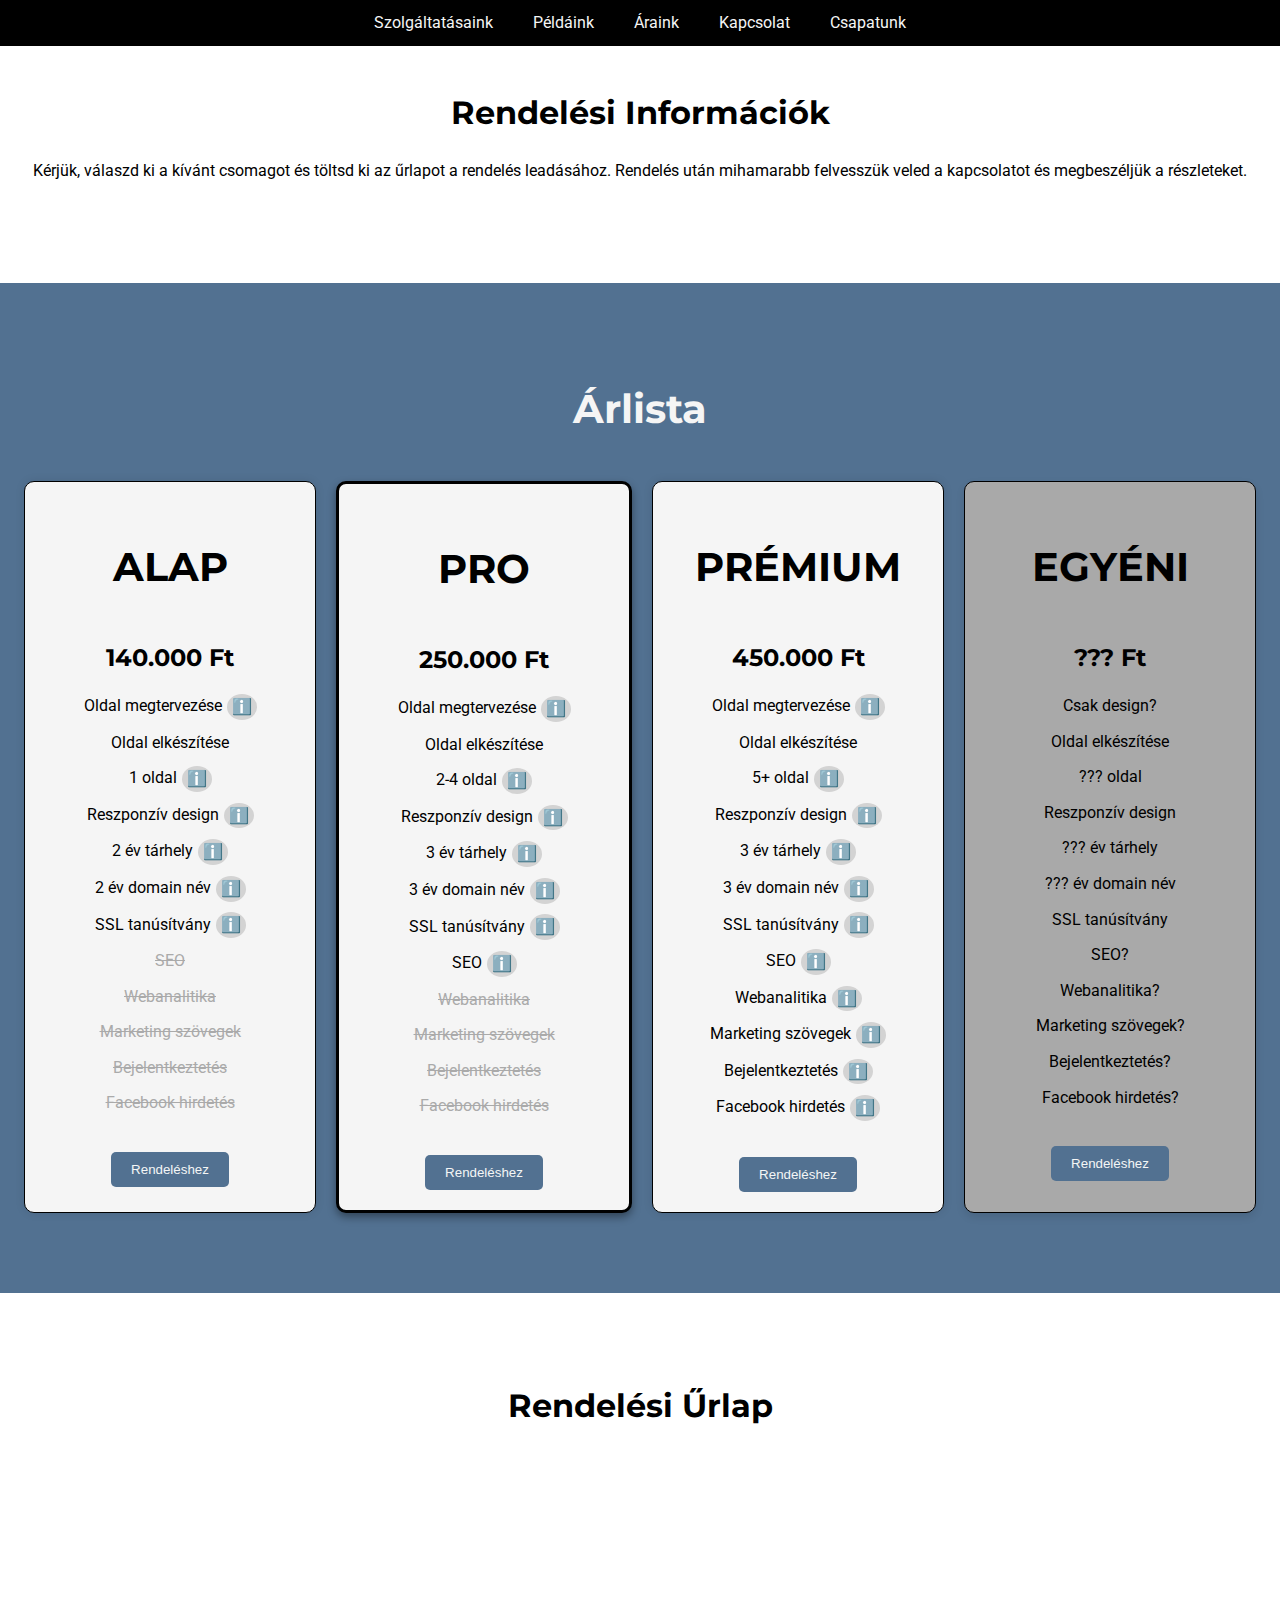
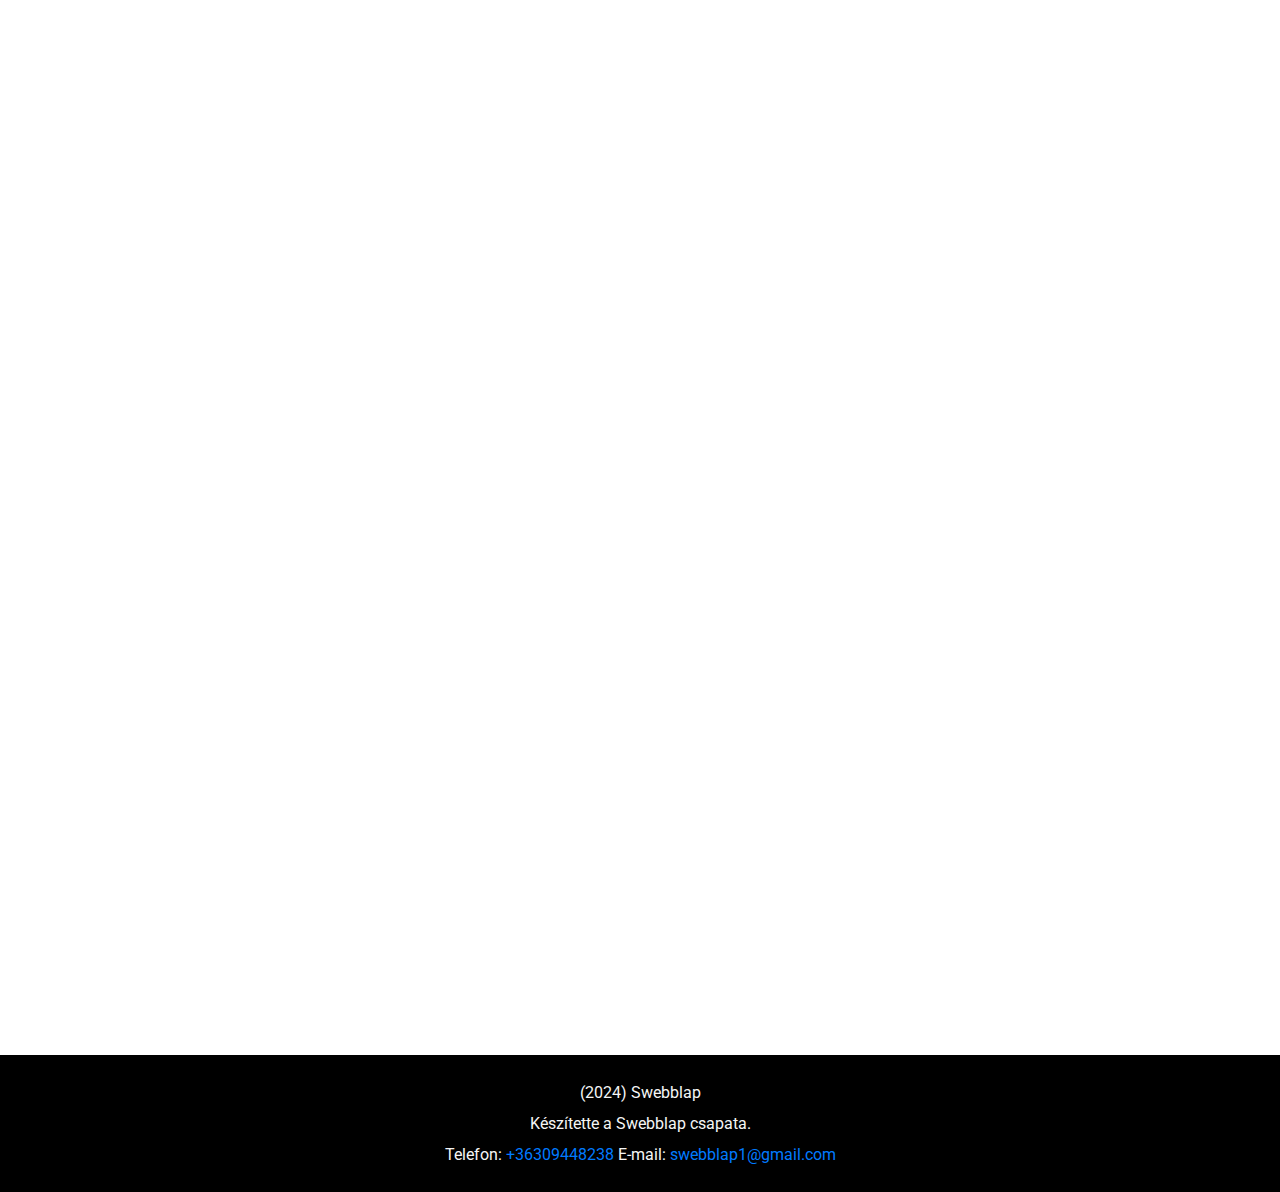
==== Swebb_oldal/rendeles/rendeles.html @ abc52f45 "swebb oldal alap" ====
<!DOCTYPE html>
<html lang="hu">
<head>
    <meta charset="UTF-8">
    <meta name="viewport" content="width=device-width, initial-scale=1.0">
    <meta name="description" content="Rendeld meg az igényeidre alakított weboldalad a Swebblapnál!">
    <meta name="keywords" content="webfejlesztés, web design, SEO, responsive design, Budapest, Hungary, Magyarország, magyar,  small business websites, kisvállalkozásoknak">
    <meta name="author" content="Swebblap">
    <title>Rendelés</title>
    <link href="https://fonts.googleapis.com/css2?family=Roboto:wght@400;700&family=Montserrat:wght@700&display=swap" rel="stylesheet">
    <link rel="stylesheet" href="rendeles.css">
</head>
<body>

    <nav class="navbar">
        <input type="checkbox" id="menu-toggle">
        <label for="menu-toggle" class="menu-icon">&#9776;</label>
        <ul>
            <li><a href="../index.html">Szolgáltatásaink</a></li>
            <li><a href="#portfolio">Példáink</a></li>
            <li><a href="#pricing">Áraink</a></li>
            <li><a href="#contact">Kapcsolat</a></li>
            <li><a href="#developers">Csapatunk</a></li>
        </ul>
    </nav>

    <section id="info-section">
        <h2>Rendelési Információk</h2>
        <p>Kérjük, válaszd ki a kívánt csomagot és töltsd ki az űrlapot a rendelés leadásához. Rendelés után mihamarabb felvesszük veled a kapcsolatot és megbeszéljük a részleteket.</p>
    </section>
    
    <section id="pricing" class="pricing-table">
        <h2>Árlista</h2>
        <div class="pricing-options">
            <div class="pricing-card">
                <h2>ALAP</h2>
                <h3>140.000 Ft</h3>
                <ul>
                    <li class="tooltip">Oldal megtervezése<span class="tooltiptext">Felmért igényeid alapján megtervezünk egy oldal alapszerkezetet.</span><span class="info-icon">ℹ️</span></li>
                    <li>Oldal elkészítése</li>
                    <li class="tooltip">1 oldal<span class="tooltiptext">Megjelenített oldalak száma. 1 oldalas például ez az oldalunk is amin éppen vagy. Több oldalra akkor lehet szükség, ha szeretnéd elkülöníteni az oldalad tartalmát több aloldalra.</span><span class="info-icon">ℹ️</span></li>
                    <li class="tooltip">Reszponzív design<span class="tooltiptext">Az oldal számítógépen, tableten és telefonon is szépen jelenik meg.</span><span class="info-icon">ℹ️</span></li>
                    <li class="tooltip">2 év tárhely<span class="tooltiptext">A weboldal bizonyos mértékű helyet igényel az interneten, ez pedig csak bérelhető. Az ár tartalmazza ennyi időre a bérlési költséget. Lejárat után lehetőség van meghosszabbíttatni, vagy átvenni tőlünk a bérlést.</span><span class="info-icon">ℹ️</span></li>
                    <li class="tooltip">2 év domain név<span class="tooltiptext">Domain név alatt a weboldal nevét értjük (swebblap.hu), ez pedig csak bérelhető. Az ár tartalmazza ennyi időre a bérlési költséget. Lejárat után lehetőség van meghosszabbíttatni, vagy átvenni tőlünk a bérlést.</span><span class="info-icon">ℹ️</span></li>
                    <li class="tooltip">SSL tanúsítvány<span class="tooltiptext">Oldalad teljes biztonságot élvez. A keresősáv mellett balra található kis lakat ikon biztosítja az oldalad látogatóit, hogy semmi kártékony nem található az oldalon, és az ott található adatok is biztonságban leszek.</span><span class="info-icon">ℹ️</span></li>
                    <li class="strikethrough">SEO</li>
                    <li class="strikethrough">Webanalitika</li>
                    <li class="strikethrough">Marketing szövegek</li>
                    <li class="strikethrough">Bejelentkeztetés</li>
                    <li class="strikethrough">Facebook hirdetés</li>
                </ul>
                <a href="rendeles/rendeles.html"><button>Rendeléshez</button></a>
            </div>
            <div class="pricing-card highlight">
                <h2>PRO</h2>
                <h3>250.000 Ft</h3>
                <ul>
                    <li class="tooltip">Oldal megtervezése<span class="tooltiptext">Felmért igényeid alapján megtervezünk egy oldal alapszerkezetet.</span><span class="info-icon">ℹ️</span></li>
                    <li>Oldal elkészítése</li>
                    <li class="tooltip">2-4 oldal<span class="tooltiptext">Megjelenített oldalak száma. 1 oldalas például ez az oldalunk is amin éppen vagy. Több oldalra akkor lehet szükség, ha szeretnéd elkülöníteni az oldalad tartalmát több aloldalra.</span><span class="info-icon">ℹ️</span></li>
                    <li class="tooltip">Reszponzív design<span class="tooltiptext">Az oldal számítógépen, tableten és telefonon is szépen jelenik meg.</span><span class="info-icon">ℹ️</span></li>
                    <li class="tooltip">3 év tárhely<span class="tooltiptext">A weboldal bizonyos mértékű helyet igényel az interneten, ez pedig csak bérelhető. Az ár tartalmazza ennyi időre a bérlési költséget. Lejárat után lehetőség van meghosszabbíttatni, vagy átvenni tőlünk a bérlést.</span><span class="info-icon">ℹ️</span></li>
                    <li class="tooltip">3 év domain név<span class="tooltiptext">Domain név alatt a weboldal nevét értjük (swebblap.hu), ez pedig csak bérelhető. Az ár tartalmazza ennyi időre a bérlési költséget. Lejárat után lehetőség van meghosszabbíttatni, vagy átvenni tőlünk a bérlést.</span><span class="info-icon">ℹ️</span></li>
                    <li class="tooltip">SSL tanúsítvány<span class="tooltiptext">Oldalad teljes biztonságot élvez. A keresősáv mellett balra található kis lakat ikon biztosítja az oldalad látogatóit, hogy semmi kártékony nem található az oldalon, és az ott található adatok is biztonságban leszek.</span><span class="info-icon">ℹ️</span></li>
                    <li class="tooltip">SEO<span class="tooltiptext">(Search Engine Optimization), avagy annak a varázslata, hogyan bukkan fel kereséskor sokkal nagyobb eséllyel az oldalad a keresési találatok első oldalán.</span><span class="info-icon">ℹ️</span></li>
                    <li class="strikethrough">Webanalitika</li>
                    <li class="strikethrough">Marketing szövegek</li>
                    <li class="strikethrough">Bejelentkeztetés</li>
                    <li class="strikethrough">Facebook hirdetés</li>
                </ul>
                <a href="rendeles/rendeles.html"><button>Rendeléshez</button></a>
            </div>
            <div class="pricing-card">
                <h2>PRÉMIUM</h2>
                <h3>450.000 Ft</h3>
                <ul>
                    <li class="tooltip">Oldal megtervezése<span class="tooltiptext">Felmért igényeid alapján megtervezünk egy oldal alapszerkezetet.</span><span class="info-icon">ℹ️</span></li>
                    <li>Oldal elkészítése</li>
                    <li class="tooltip">5+ oldal<span class="tooltiptext">Megjelenített oldalak száma. 1 oldalas például ez az oldalunk is amin éppen vagy. Több oldalra akkor lehet szükség, ha szeretnéd elkülöníteni az oldalad tartalmát több aloldalra.</span><span class="info-icon">ℹ️</span></li>
                    <li class="tooltip">Reszponzív design<span class="tooltiptext">Az oldal számítógépen, tableten és telefonon is szépen jelenik meg.</span><span class="info-icon">ℹ️</span></li>
                    <li class="tooltip">3 év tárhely<span class="tooltiptext">A weboldal bizonyos mértékű helyet igényel az interneten, ez pedig csak bérelhető. Az ár tartalmazza ennyi időre a bérlési költséget. Lejárat után lehetőség van meghosszabbíttatni, vagy átvenni tőlünk a bérlést.</span><span class="info-icon">ℹ️</span></li>
                    <li class="tooltip">3 év domain név<span class="tooltiptext">Domain név alatt a weboldal nevét értjük (swebblap.hu), ez pedig csak bérelhető. Az ár tartalmazza ennyi időre a bérlési költséget. Lejárat után lehetőség van meghosszabbíttatni, vagy átvenni tőlünk a bérlést.</span><span class="info-icon">ℹ️</span></li>
                    <li class="tooltip">SSL tanúsítvány<span class="tooltiptext">Oldalad teljes biztonságot élvez. A keresősáv mellett balra található kis lakat ikon biztosítja az oldalad látogatóit, hogy semmi kártékony nem található az oldalon, és az ott található adatok is biztonságban leszek.</span><span class="info-icon">ℹ️</span></li>
                    <li class="tooltip">SEO<span class="tooltiptext">(Search Engine Optimization), avagy annak a varázslata, hogyan bukkan fel kereséskor sokkal nagyobb eséllyel az oldalad a keresési találatok első oldalán.</span><span class="info-icon">ℹ️</span></li>
                    <li class="tooltip">Webanalitika<span class="tooltiptext">Webanalitika alatt annyit értünk, hogy lehetőséget adunk az oldalad figyelemmel kísérni, legyen az napi látogatottság vagy oldalon töltött idő.</span><span class="info-icon">ℹ️</span></li>
                    <li class="tooltip">Marketing szövegek<span class="tooltiptext">Az oldaladhoz tartozó marketing szövegeket teljes mértékben ránk tudod bízni, amennyiben igényt tartasz rá. Megírunk mindent, figyelve a mai marketing normákra.</span><span class="info-icon">ℹ️</span></li>
                    <li class="tooltip">Bejelentkeztetés<span class="tooltiptext">Nagyobb oldalaknál előfordul, hogy szeretne az ember felhasználói fiókokat alkalmazni. Az ehhez tartozó háttér munkákat nyugodtan ránk bízhatod, megírjuk az adatbázist és az egész regisztráció / bejelentkezés folyamatot.</span><span class="info-icon">ℹ️</span></li>
                    <li class="tooltip">Facebook hirdetés<span class="tooltiptext">Facebook hirdetések nagyot dobhatnak egy weboldal látogatottságán. Az ár tartalmazza egy adott ideig a hirdetés költségeit. Rendeléskor részletesebb tájékoztatást olvashatsz arról, hogyan számoljuk a költségeket.</span><span class="info-icon">ℹ️</span></li>
                </ul>
                <a href="rendeles/rendeles.html"><button>Rendeléshez</button></a>
            </div>
            <div class="pricing-card custom">
                <h2>EGYÉNI</h2>
                <h3>??? Ft</h3>
                <ul>
                    <li>Csak design?</li>
                    <li>Oldal elkészítése</li>
                    <li>??? oldal</li>
                    <li>Reszponzív design</li>
                    <li>??? év tárhely</li>
                    <li>??? év domain név</li>
                    <li>SSL tanúsítvány</li>
                    <li>SEO?</li>
                    <li>Webanalitika?</li>
                    <li>Marketing szövegek?</li>
                    <li>Bejelentkeztetés?</li>
                    <li>Facebook hirdetés?</li>
                </ul>
                <a href="rendeles/rendeles.html"><button>Rendeléshez</button></a>
            </div>
        </div>
    </section>

    <section id="form-section">
        <h2>Rendelési Űrlap</h2>
        <iframe src="https://docs.google.com/forms/d/e/1FAIpQLScgOyG2Ohr7Z6qD08bPWVXHf9tgVirsuWUGto-BPrVVcyfeaA/viewform?embedded=true" width="640" height="1137" frameborder="0" marginheight="0" marginwidth="0">Betöltés...</iframe>
    </section>

    <footer>
        <p>(2024) Swebblap</p>
        <p>Készítette a Swebblap csapata.</p>
        <p>Telefon: <a href="tel:+36309448238">+36309448238</a>
            E-mail: <a href="mailto:swebblap1@gmail.com">swebblap1@gmail.com</a>
        </p>
    </footer>

</body>
</html>
---- Swebb_oldal/rendeles/rendeles.css ----
/* General Styles */
body, html {
    margin: 0;
    padding: 0;
    font-family: 'Roboto', sans-serif;
    line-height: 1.6;
    overflow-x: hidden;
}
h1, h2, h3 {
    font-family: 'Montserrat', sans-serif;
    font-weight: bold;
}

h1 {
    font-size: 2.5em;
    text-align: center;
}

h2 {
    font-size: 2em;
    text-align: center;
}

h3 {
    font-size: 1.5em;
}

h4 {
    font-size: 1.2em;
    margin: 10px 0;
}
/* Navbar Styles */
#menu-toggle {
    display: none;
}
.menu-icon {
    display: none;
    font-size: 30px;
    cursor: pointer;
    color: whitesmoke;
    padding: 10px;
}
.navbar {
    position: fixed;
    top: 0;
    width: 100%;
    background: black;
    color: whitesmoke;
    text-align: center;
    padding: 10px 0;
    z-index: 1000;
}

.navbar ul {
    list-style: none;
    margin: 0;
    padding: 0;
    display: flex;
    justify-content: center;
    gap: 20px;
}

.navbar ul li {
    display: inline;
}

.navbar ul li a {
    color: whitesmoke;
    text-decoration: none;
    padding: 10px;
    transition: background 0.3s ease;
}

.navbar ul li a:hover {
    background: rgba(255, 255, 255, 0.2);
}

@media (max-width: 768px) {
    .menu-icon {
        display: block;
    }
    .navbar ul {
        flex-direction: column;
        align-items: center;
        display: none;
        width: 100%;
        opacity: 0;
        max-height: 0;
        overflow: hidden;
        transition: opacity 0.5s ease, max-height 0.5s ease;
    }
    .navbar ul li {
        display: block;
        margin: 10px 0;
        padding: 10px 0;
    }
    #menu-toggle:checked + .menu-icon + ul {
        display: flex;
        opacity: 1;
        max-height: 500px;
    }
}

@media (min-width: 769px) {
    .navbar ul {
        display: flex !important;
        flex-direction: row;
        opacity: 1 !important;
        max-height: none !important;
    }
}

@keyframes slideDown {
    from {
        max-height: 0;
        opacity: 0;
    }
    to {
        max-height: 500px;
        opacity: 1;
    }
}

@keyframes slideUp {
    from {
        max-height: 500px;
        opacity: 1;
    }
    to {
        max-height: 0;
        opacity: 0;
    }
}

#menu-toggle:checked + .menu-icon + ul {
    animation: slideDown 0.5s forwards;
}

#menu-toggle:not(:checked) + .menu-icon + ul {
    animation: slideUp 0.5s forwards;
}
                                                                /*Order styles*/
/* Pricing Table Section */
.pricing-table {
    text-align: center;
    padding: 60px 20px;
    background-color: #527191;
}

.pricing-table h2 {
    font-size: 2.5em;
    margin-bottom: 40px;
    color: whitesmoke;
}

.pricing-options {
    display: flex;
    justify-content: center;
    gap: 20px;
    flex-wrap: wrap;
}

.pricing-card {
    background: whitesmoke;
    padding: 20px;
    border: 1px solid black;
    width: 250px;
    box-shadow: 0 0 10px rgba(0, 0, 0, 0.1);
    border-radius: 10px;
    margin-bottom: 20px;
    color: #527191;
}

.pricing-card h2{
    color: black;
}

.pricing-card h3 {
    font-size: 1.5em;
    margin-bottom: 10px;
    color: black;
}

.pricing-card h4 {
    font-size: 2em;
    margin: 10px 0;
    color: #527191;
}

.pricing-card ul {
    list-style: none;
    padding: 0;
}

.pricing-card ul li {
    margin: 10px 0;
    color: black;
}

.pricing-card ul li.strikethrough {
    text-decoration: line-through;
    color: #aaa;
}

.pricing-card button {
    background-color: #527191;
    color: #F4F6F6;
    border: none;
    padding: 10px 20px;
    border-radius: 5px;
    cursor: pointer;
    margin-top: 20px;
}

.pricing-card button:hover {
    background-color: lightslategray;
    color: black;
}

.pricing-card.highlight {
    border: 3px solid black;
    box-shadow: 0 4px 8px rgba(0, 0, 0, 0.4);
}

.pricing-card.custom {
    background-color: darkgrey;
    border: 1px solid black;
    box-shadow: 0 4px 8px rgba(0, 0, 0, 0.1);
    color: whitesmoke;
}

@media (max-width: 768px) {
    .pricing-options {
        flex-direction: row;
        flex-wrap: wrap;
        justify-content: center;
    }
    .pricing-card {
        width: calc(50% - 10px);
        margin-bottom: 20px;
    }
}

@media (max-width: 480px) {
    .pricing-card {
        width: 100%;
    }
}

@media (max-width: 375px) {
    .pricing-card {
        width: 100%;
        margin-bottom: 20px;
    }
}

/* Tooltip container */
.tooltip {
    position: relative;
    display: block;
    cursor: pointer;
}

/* Tooltip text */
.tooltip .tooltiptext {
    visibility: hidden;
    width: 200px;
    background-color: #555;
    color: whitesmoke;
    text-align: center;
    border-radius: 5px;
    padding: 5px 5px;
    position: absolute;
    z-index: 1;
    bottom: 125%;
    left: 50%;
    margin-left: -100px;
    opacity: 0;
    transition: opacity 0.3s;
}

/* Tooltip arrow */
.tooltip .tooltiptext::after {
    content: "";
    position: absolute;
    top: 100%;
    left: 50%;
    margin-left: -5px;
    border-width: 5px;
    border-style: solid;
    border-color: #555 transparent transparent transparent;
}

/* Show the tooltip text when hovering over the tooltip container */
.tooltip:hover .tooltiptext {
    visibility: visible;
    opacity: 1;
}

.info-icon {
    margin-left: 5px;
    font-size: 1.0em;
    display: inline-block;
    vertical-align: middle;
    font-weight: bold;
    color: #555;
    background-color: lightgray;
    border-radius: 50%;
    padding-left: 5px;
    padding-right: 5px;
}

.tooltip:hover .info-icon {
    color: #000;
}
                                                                /*Info*/
#info-section, #form-section {
    padding: 60px 20px;
    text-align: center;
}

#info-section h2, #form-section h2 {
    margin-bottom: 20px;
}

#info-section p {
    margin-bottom: 40px;
}

/* Responsive Styles */
@media (max-width: 768px) {
    iframe {
        width: 100%;
        height: 600px;
    }

    #info-section p, #form-section p {
        padding: 0 10px;
    }
}

@media (max-width: 480px) {
    iframe {
        width: 100%;
        height: 500px;
    }

    #info-section p, #form-section p {
        padding: 0 5px;
    }
}
                                                                /*Footer*/
footer {
    background: black;
    color: whitesmoke;
    text-align: center;
    padding: 20px 0;
    bottom: 0;
    width: 100%;
}

footer p {
    margin: 5px 0;
}

footer a {
    color: #007BFF;
    text-decoration: none;
    transition: color 0.3s ease;
}

footer a:hover {
    color: #0056b3;
    text-decoration: underline;
}
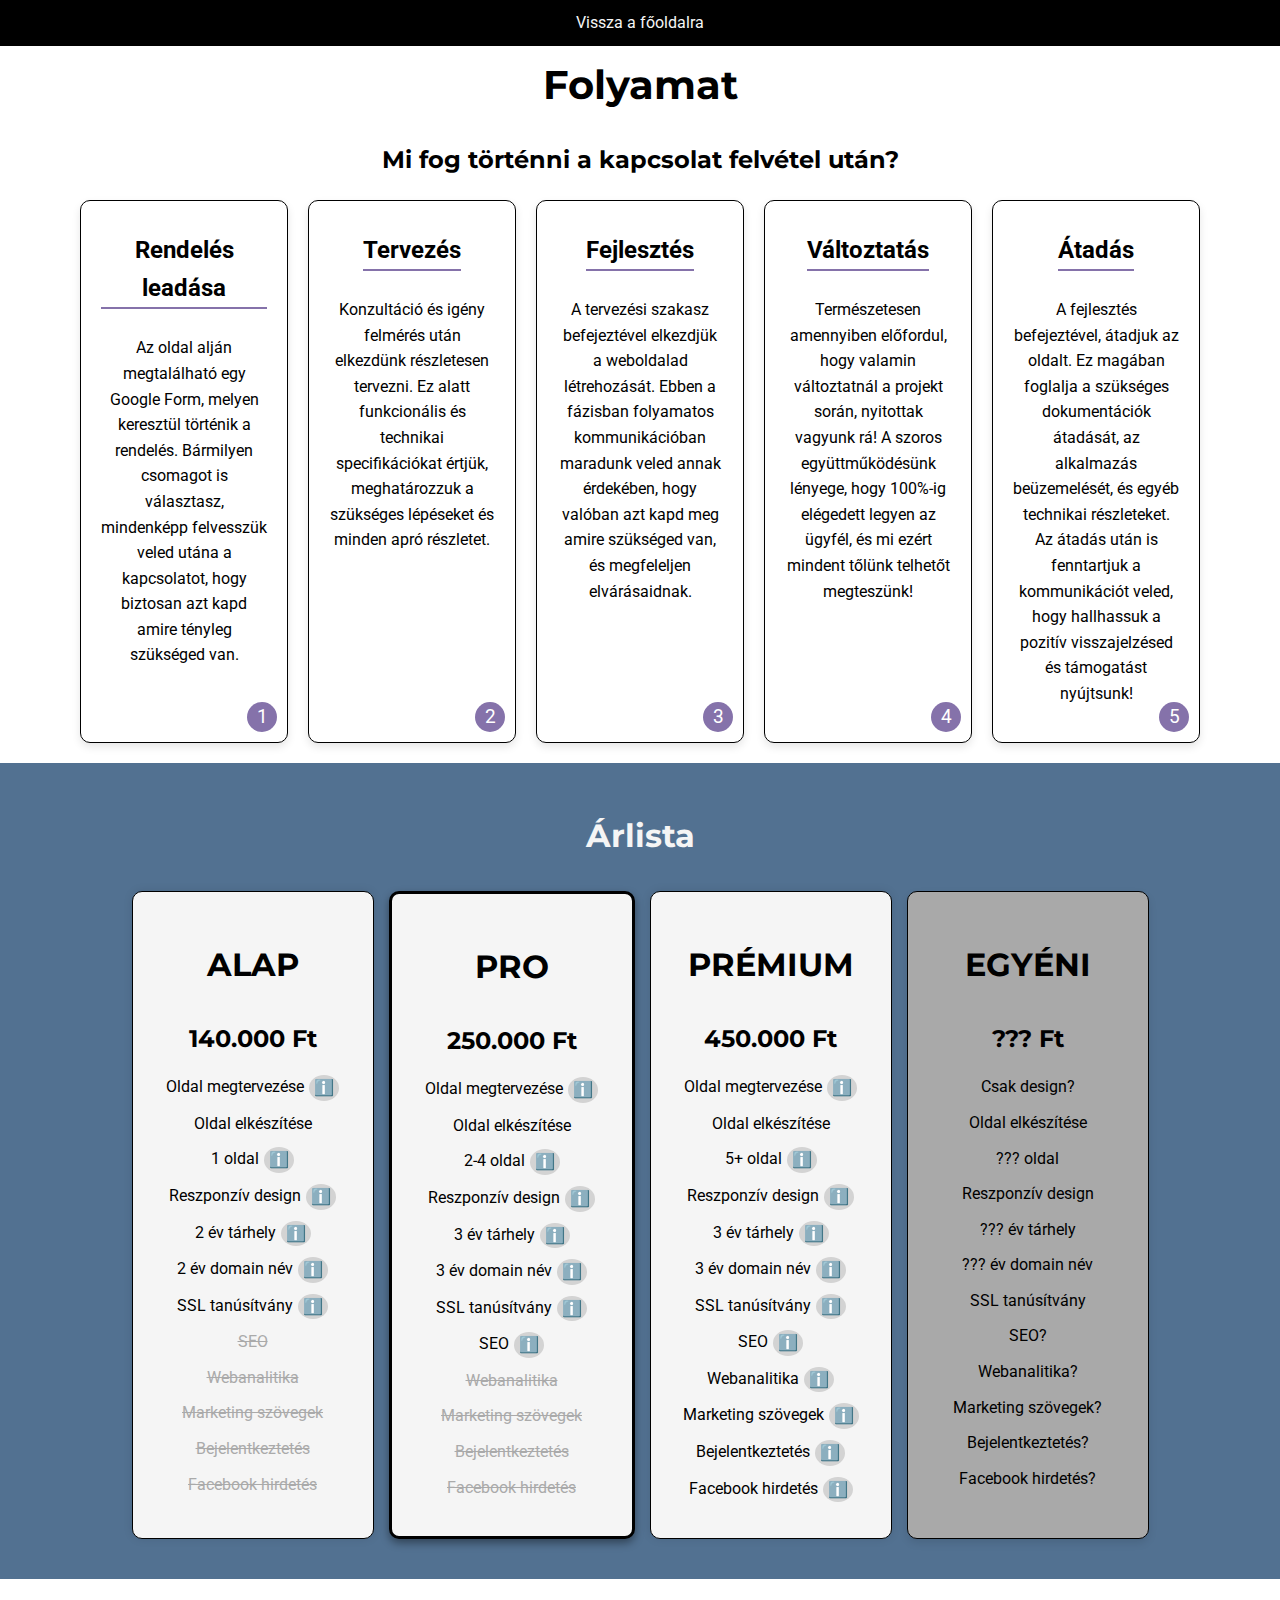
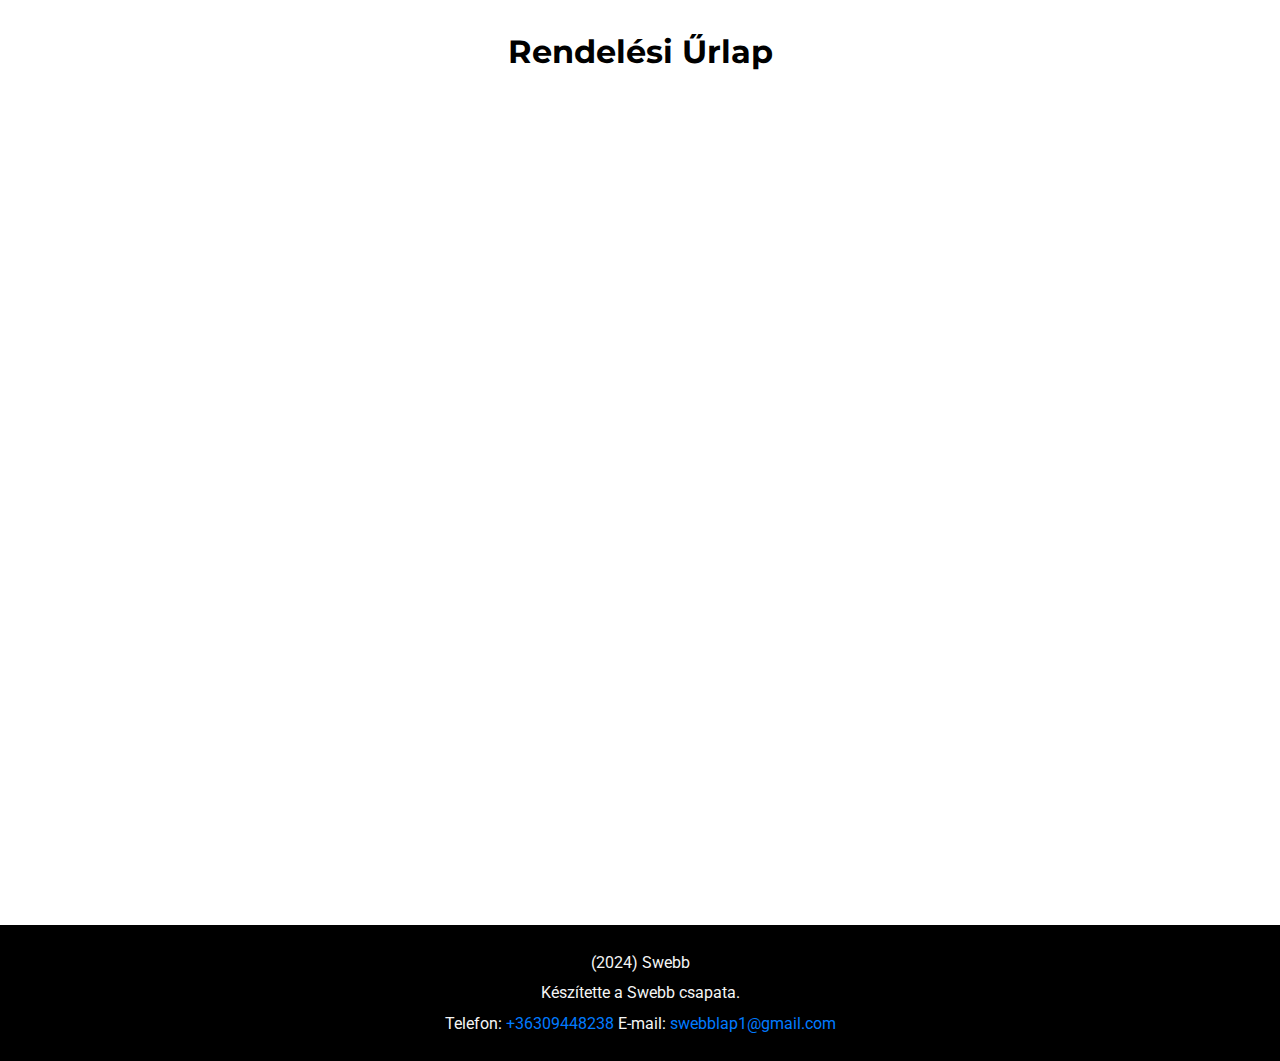
==== commit a64f77d1: "nav change, 5 steps, google form fix" ====
--- a/Swebb_oldal/rendeles/rendeles.html
+++ b/Swebb_oldal/rendeles/rendeles.html
@@ -16,17 +16,40 @@
         <input type="checkbox" id="menu-toggle">
         <label for="menu-toggle" class="menu-icon">&#9776;</label>
         <ul>
-            <li><a href="../index.html">Szolgáltatásaink</a></li>
-            <li><a href="#portfolio">Példáink</a></li>
-            <li><a href="#pricing">Áraink</a></li>
-            <li><a href="#contact">Kapcsolat</a></li>
-            <li><a href="#developers">Csapatunk</a></li>
+            <li><a href="../index.html">Vissza a főoldalra</a></li>
         </ul>
     </nav>
 
-    <section id="info-section">
-        <h2>Rendelési Információk</h2>
-        <p>Kérjük, válaszd ki a kívánt csomagot és töltsd ki az űrlapot a rendelés leadásához. Rendelés után mihamarabb felvesszük veled a kapcsolatot és megbeszéljük a részleteket.</p>
+    <section class="steps-section">
+        <h2>Folyamat</h2>
+        <h3>Mi fog történni a kapcsolat felvétel után?</h3>
+        <div class="steps-container">
+            <div class="step-card">
+                <h4>Rendelés leadása</h4>
+                <p>Az oldal alján megtalálható egy Google Form, melyen keresztül történik a rendelés. Bármilyen csomagot is választasz, mindenképp felvesszük veled utána a kapcsolatot, hogy biztosan azt kapd amire tényleg szükséged van.</p>
+                <div class="step-number">1</div>
+            </div>
+            <div class="step-card">
+                <h4>Tervezés</h4>
+                <p>Konzultáció és igény felmérés után elkezdünk részletesen tervezni. Ez alatt funkcionális és technikai specifikációkat értjük, meghatározzuk a szükséges lépéseket és minden apró részletet.</p>
+                <div class="step-number">2</div>
+            </div>
+            <div class="step-card">
+                <h4>Fejlesztés</h4>
+                <p>A tervezési szakasz befejeztével elkezdjük a weboldalad létrehozását.  Ebben a fázisban folyamatos kommunikációban maradunk veled annak érdekében, hogy valóban azt kapd meg amire szükséged van, és megfeleljen elvárásaidnak.</p>
+                <div class="step-number">3</div>
+            </div>
+            <div class="step-card">
+                <h4>Változtatás</h4>
+                <p>Természetesen amennyiben előfordul, hogy valamin változtatnál a projekt során, nyitottak vagyunk rá! A szoros együttműködésünk lényege, hogy 100%-ig elégedett legyen az ügyfél, és mi ezért mindent tőlünk telhetőt megteszünk!</p>
+                <div class="step-number">4</div>
+            </div>
+            <div class="step-card">
+                <h4>Átadás</h4>
+                <p>A fejlesztés befejeztével, átadjuk az oldalt. Ez magában foglalja a szükséges dokumentációk átadását, az alkalmazás beüzemelését, és egyéb technikai részleteket. Az átadás után is fenntartjuk a kommunikációt veled, hogy hallhassuk a pozitív visszajelzésed és támogatást nyújtsunk!</p>
+                <div class="step-number">5</div>
+            </div>
+        </div>
     </section>
     
     <section id="pricing" class="pricing-table">
@@ -49,7 +72,6 @@
                     <li class="strikethrough">Bejelentkeztetés</li>
                     <li class="strikethrough">Facebook hirdetés</li>
                 </ul>
-                <a href="rendeles/rendeles.html"><button>Rendeléshez</button></a>
             </div>
             <div class="pricing-card highlight">
                 <h2>PRO</h2>
@@ -68,7 +90,6 @@
                     <li class="strikethrough">Bejelentkeztetés</li>
                     <li class="strikethrough">Facebook hirdetés</li>
                 </ul>
-                <a href="rendeles/rendeles.html"><button>Rendeléshez</button></a>
             </div>
             <div class="pricing-card">
                 <h2>PRÉMIUM</h2>
@@ -87,7 +108,6 @@
                     <li class="tooltip">Bejelentkeztetés<span class="tooltiptext">Nagyobb oldalaknál előfordul, hogy szeretne az ember felhasználói fiókokat alkalmazni. Az ehhez tartozó háttér munkákat nyugodtan ránk bízhatod, megírjuk az adatbázist és az egész regisztráció / bejelentkezés folyamatot.</span><span class="info-icon">ℹ️</span></li>
                     <li class="tooltip">Facebook hirdetés<span class="tooltiptext">Facebook hirdetések nagyot dobhatnak egy weboldal látogatottságán. Az ár tartalmazza egy adott ideig a hirdetés költségeit. Rendeléskor részletesebb tájékoztatást olvashatsz arról, hogyan számoljuk a költségeket.</span><span class="info-icon">ℹ️</span></li>
                 </ul>
-                <a href="rendeles/rendeles.html"><button>Rendeléshez</button></a>
             </div>
             <div class="pricing-card custom">
                 <h2>EGYÉNI</h2>
@@ -106,19 +126,20 @@
                     <li>Bejelentkeztetés?</li>
                     <li>Facebook hirdetés?</li>
                 </ul>
-                <a href="rendeles/rendeles.html"><button>Rendeléshez</button></a>
             </div>
         </div>
     </section>
 
     <section id="form-section">
+        <div class="form-container">
         <h2>Rendelési Űrlap</h2>
-        <iframe src="https://docs.google.com/forms/d/e/1FAIpQLScgOyG2Ohr7Z6qD08bPWVXHf9tgVirsuWUGto-BPrVVcyfeaA/viewform?embedded=true" width="640" height="1137" frameborder="0" marginheight="0" marginwidth="0">Betöltés...</iframe>
+        <iframe src="https://docs.google.com/forms/d/e/1FAIpQLScgOyG2Ohr7Z6qD08bPWVXHf9tgVirsuWUGto-BPrVVcyfeaA/viewform?embedded=true" height="1137" frameborder="0" marginheight="0" marginwidth="0">Betöltés...</iframe>
+        </div>
     </section>
 
     <footer>
-        <p>(2024) Swebblap</p>
-        <p>Készítette a Swebblap csapata.</p>
+        <p>(2024) Swebb</p>
+        <p>Készítette a Swebb csapata.</p>
         <p>Telefon: <a href="tel:+36309448238">+36309448238</a>
             E-mail: <a href="mailto:swebblap1@gmail.com">swebblap1@gmail.com</a>
         </p>
--- a/Swebb_oldal/rendeles/rendeles.css
+++ b/Swebb_oldal/rendeles/rendeles.css
@@ -139,24 +139,104 @@
 #menu-toggle:not(:checked) + .menu-icon + ul {
     animation: slideUp 0.5s forwards;
 }
-                                                                /*Order styles*/
-/* Pricing Table Section */
+                                                            /*Steps section*/
+.steps-section {
+    text-align: center;
+    padding: 20px 20px;
+}
+
+.steps-section h2 {
+    font-size: 2.5em;
+    margin-bottom: 10px;
+}
+
+.steps-section h3 {
+    font-size: 1.5em;
+    margin-bottom: 20px;
+}
+
+.steps-container {
+    display: flex;
+    justify-content: center;
+    flex-wrap: wrap;
+    gap: 20px;
+}
+
+.step-card {
+    background: white;
+    color: black;
+    padding: 20px;
+    border: #000 solid 1px;
+    border-radius: 10px;
+    width: calc(20% - 40px);
+    box-sizing: border-box;
+    box-shadow: 0 4px 8px rgba(0, 0, 0, 0.1);
+    position: relative;
+    text-align: center;
+    transition: transform 0.3s, box-shadow 0.3s;
+}
+
+.step-card:hover {
+    transform: translateY(-10px);
+    box-shadow: 0 8px 16px rgba(0, 0, 0, 0.2);
+}
+
+.step-card h4 {
+    font-size: 1.5em;
+    margin-bottom: 10px;
+    border-bottom: 2px solid #8572AA;
+    display: inline-block;
+}
+
+.step-card p {
+    font-size: 1em;
+}
+
+.step-number {
+    position: absolute;
+    bottom: 10px;
+    right: 10px;
+    background-color: #8572AA;
+    color: white;
+    border-radius: 50%;
+    width: 30px;
+    height: 30px;
+    display: flex;
+    justify-content: center;
+    align-items: center;
+    font-size: 1.2em;
+}
+
+/* Media query for small screens (e.g., tablets) */
+@media (max-width: 768px) {
+    .step-card {
+        width: calc(45% - 40px);
+    }
+}
+
+/* Media query for very small screens (e.g., phones) */
+@media (max-width: 480px) {
+    .step-card {
+        width: calc(90% - 40px);
+    }
+}
+                                                            /* Pricing Table Section */
 .pricing-table {
     text-align: center;
-    padding: 60px 20px;
+    padding: 20px 20px;
     background-color: #527191;
 }
 
 .pricing-table h2 {
-    font-size: 2.5em;
-    margin-bottom: 40px;
+    font-size: 2em;
+    margin-bottom: 30px;
     color: whitesmoke;
 }
 
 .pricing-options {
     display: flex;
     justify-content: center;
-    gap: 20px;
+    gap: 15px;
     flex-wrap: wrap;
 }
 
@@ -164,7 +244,7 @@
     background: whitesmoke;
     padding: 20px;
     border: 1px solid black;
-    width: 250px;
+    width: 200px;
     box-shadow: 0 0 10px rgba(0, 0, 0, 0.1);
     border-radius: 10px;
     margin-bottom: 20px;
@@ -200,21 +280,6 @@
 .pricing-card ul li.strikethrough {
     text-decoration: line-through;
     color: #aaa;
-}
-
-.pricing-card button {
-    background-color: #527191;
-    color: #F4F6F6;
-    border: none;
-    padding: 10px 20px;
-    border-radius: 5px;
-    cursor: pointer;
-    margin-top: 20px;
-}
-
-.pricing-card button:hover {
-    background-color: lightslategray;
-    color: black;
 }
 
 .pricing-card.highlight {
@@ -243,7 +308,7 @@
 
 @media (max-width: 480px) {
     .pricing-card {
-        width: 100%;
+        width: 80%;
     }
 }
 
@@ -313,42 +378,34 @@
 .tooltip:hover .info-icon {
     color: #000;
 }
-                                                                /*Info*/
-#info-section, #form-section {
-    padding: 60px 20px;
-    text-align: center;
-}
-
-#info-section h2, #form-section h2 {
+
+#form-section {
+    display: flex;
+    justify-content: center;
+    align-items: center;
+    min-height: 100vh;
+    background-color: #fff;
+    padding: 20px;
+    box-sizing: border-box;
+}
+
+.form-container {
+    text-align: center;
+    width: 100%;
+    max-width: 900px;
+}
+
+.form-container h2 {
     margin-bottom: 20px;
 }
 
-#info-section p {
-    margin-bottom: 40px;
-}
-
-/* Responsive Styles */
-@media (max-width: 768px) {
-    iframe {
-        width: 100%;
-        height: 600px;
-    }
-
-    #info-section p, #form-section p {
-        padding: 0 10px;
-    }
-}
-
-@media (max-width: 480px) {
-    iframe {
-        width: 100%;
-        height: 500px;
-    }
-
-    #info-section p, #form-section p {
-        padding: 0 5px;
-    }
-}
+iframe {
+    border: none;
+    width: 100%;
+     
+    height: 800px;
+}
+
                                                                 /*Footer*/
 footer {
     background: black;
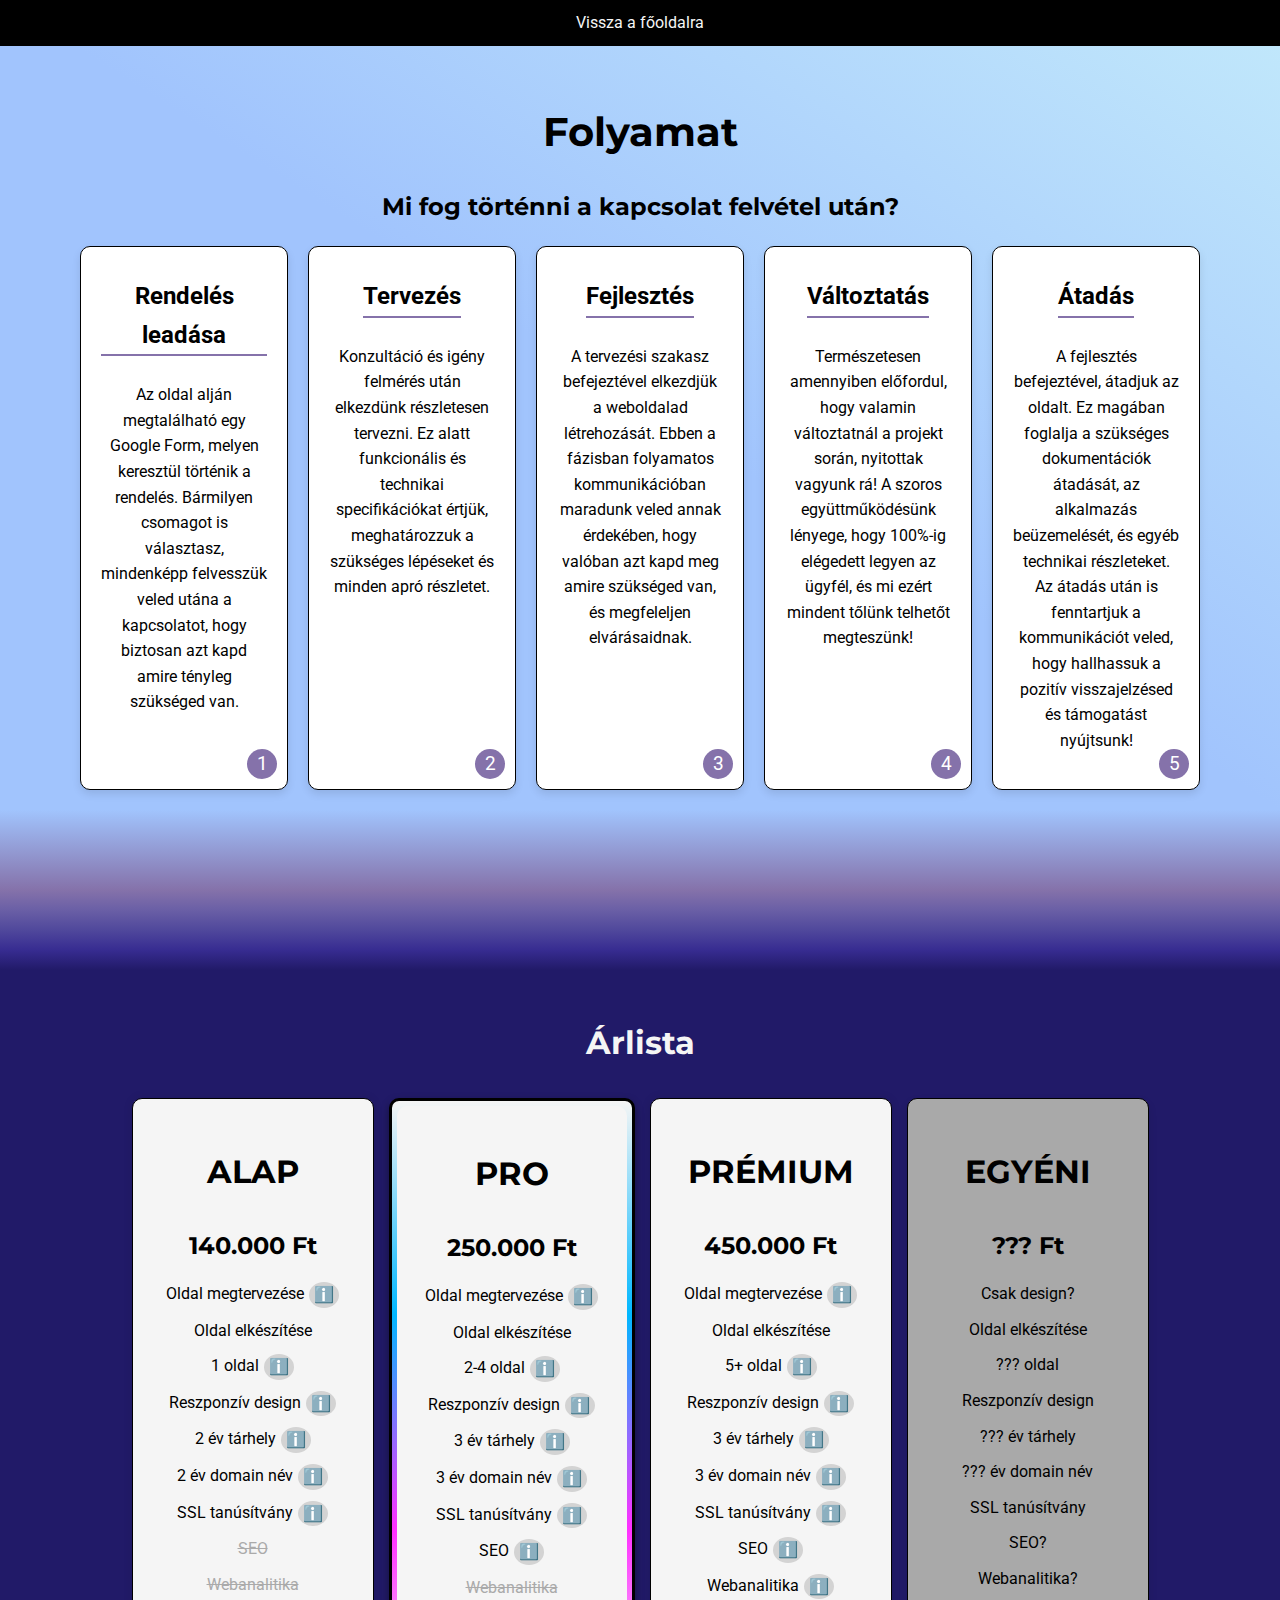
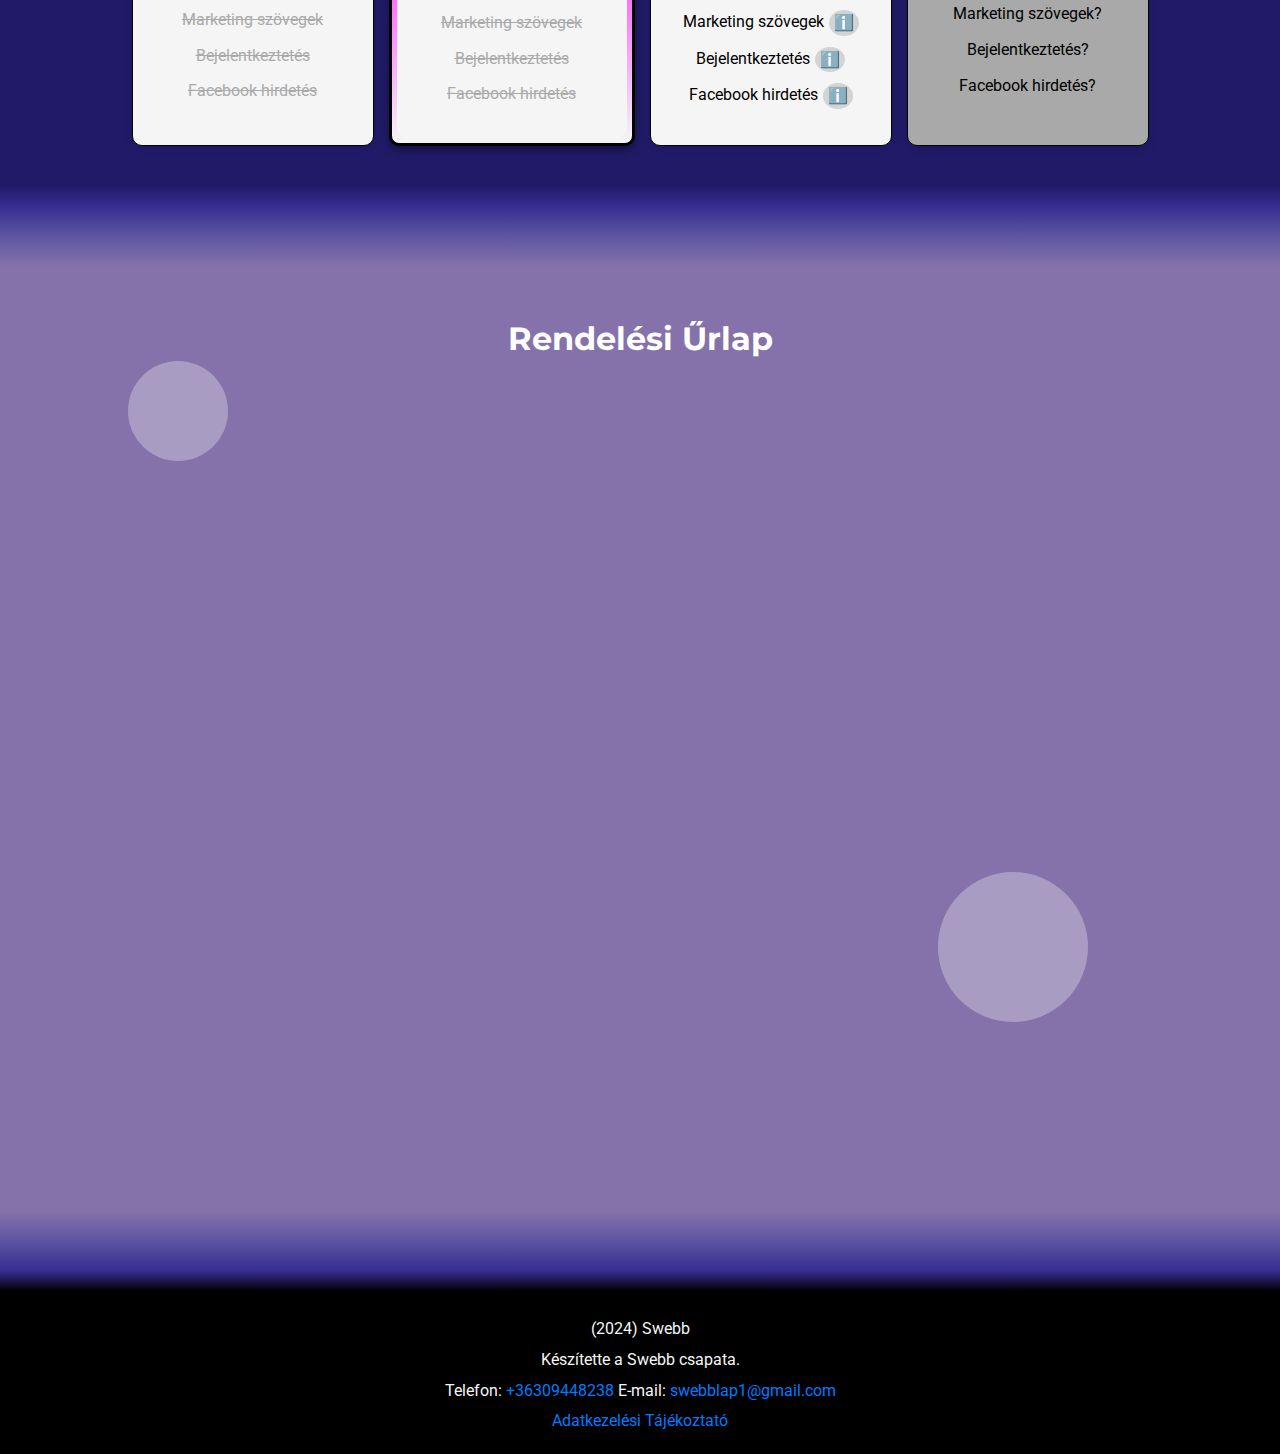
==== commit 2fea175e: "almost ready stuff" ====
--- a/Swebb_oldal/rendeles/rendeles.html
+++ b/Swebb_oldal/rendeles/rendeles.html
@@ -51,6 +51,9 @@
             </div>
         </div>
     </section>
+
+    <div class="gradient-transition-headerbelow"></div>
+    <div class="gradient-transition-headerbelow2"></div>
     
     <section id="pricing" class="pricing-table">
         <h2>Árlista</h2>
@@ -130,6 +133,8 @@
         </div>
     </section>
 
+    <div class="gradient-transition-light"></div>
+
     <section id="form-section">
         <div class="form-container">
         <h2>Rendelési Űrlap</h2>
@@ -137,12 +142,15 @@
         </div>
     </section>
 
+    <div class="gradient-transition-footer"></div>
+
     <footer>
         <p>(2024) Swebb</p>
         <p>Készítette a Swebb csapata.</p>
         <p>Telefon: <a href="tel:+36309448238">+36309448238</a>
             E-mail: <a href="mailto:swebblap1@gmail.com">swebblap1@gmail.com</a>
         </p>
+        <a href="SWEBB Adatkezelési és Cookie Tájékoztató.pdf" download="swebb_adatkezelesi_tajekoztato.pdf">Adatkezelési Tájékoztató</a>
     </footer>
 
 </body>
--- a/Swebb_oldal/rendeles/rendeles.css
+++ b/Swebb_oldal/rendeles/rendeles.css
@@ -29,7 +29,29 @@
     font-size: 1.2em;
     margin: 10px 0;
 }
-/* Navbar Styles */
+
+/* Enhanced Gradients with More Stops */
+.gradient-transition-headerbelow {
+    background: linear-gradient(to bottom, #A1C4FD,  #8572AA);
+    height: 80px; /* Adjust height as needed */
+}
+
+.gradient-transition-headerbelow2 {
+    background: linear-gradient(to bottom, #8572AA 0%, #6A5FA6 25%, #50489C 50%, #372C91 75%, #211A68 100%);
+    height: 80px; /* Adjust height as needed */
+}
+
+.gradient-transition-light {
+    background: linear-gradient(to bottom, #211A68 0%, #372C91 25%, #50489C 50%, #6A5FA6 75%, #8572AA 100%);
+    height: 80px; /* Adjust height as needed */
+}
+
+.gradient-transition-footer {
+    background: linear-gradient(to bottom, #8572AA 0%, #6A5FA6 25%, #50489C 50%, #372C91 75%, #000 100%);
+    height: 80px; /* Adjust height as needed */
+}
+
+                                                                /* Navbar Styles */
 #menu-toggle {
     display: none;
 }
@@ -143,11 +165,13 @@
 .steps-section {
     text-align: center;
     padding: 20px 20px;
+    background: linear-gradient(to bottom left, #C2E9FB, #A1C4FD, #A1C4FD);
 }
 
 .steps-section h2 {
     font-size: 2.5em;
     margin-bottom: 10px;
+    margin-top: 2em;
 }
 
 .steps-section h3 {
@@ -207,6 +231,12 @@
     font-size: 1.2em;
 }
 
+@media (min-width: 800px) and (max-width: 1200px) {
+    .step-card {
+        width: calc(30% - 40px);
+    }
+}
+
 /* Media query for small screens (e.g., tablets) */
 @media (max-width: 768px) {
     .step-card {
@@ -224,7 +254,7 @@
 .pricing-table {
     text-align: center;
     padding: 20px 20px;
-    background-color: #527191;
+    background-color: #211A68;
 }
 
 .pricing-table h2 {
@@ -250,7 +280,15 @@
     margin-bottom: 20px;
     color: #527191;
 }
-
+.pricing-card h2,
+.pricing-card h3,
+.pricing-card h4,
+.pricing-card ul,
+.pricing-card ul li,
+.pricing-card button {
+    position: relative;
+    z-index: 2; /* Ensure the text and button are above the pseudo-elements */
+}
 .pricing-card h2{
     color: black;
 }
@@ -293,6 +331,41 @@
     box-shadow: 0 4px 8px rgba(0, 0, 0, 0.1);
     color: whitesmoke;
 }
+   .pricing-card.highlight {
+       border: 3px solid black;
+       box-shadow: 0 4px 8px rgba(0, 0, 0, 0.4);
+       position: relative;
+       overflow: hidden;
+   }
+  .pricing-card.highlight::before {
+      content: '';
+      position: absolute;
+      width: 200%;
+      height: 200%;
+      top: -50%;
+      left: -50%;
+      background-image: linear-gradient(180deg, transparent 25%, rgb(0, 183, 255), rgb(255, 48, 255), transparent 75%);
+      animation: rotBGimg 6s linear infinite;
+      transition: all 0.2s linear;
+      z-index: 0; /* Ensure the pseudo-element is below the card content */
+  }
+     @keyframes rotBGimg {
+         from {
+             transform: rotate(0deg);
+         }
+         to {
+             transform: rotate(360deg);
+         }
+     }
+
+   .pricing-card.highlight::after {
+       content: '';
+       position: absolute;
+       background: whitesmoke;
+       inset: 5px;
+       border-radius: 10px;
+       z-index: 0; /* Ensure the pseudo-element is below the card content */
+   }  /* Specific styles for the highlight card with animation */
 
 @media (max-width: 768px) {
     .pricing-options {
@@ -378,25 +451,30 @@
 .tooltip:hover .info-icon {
     color: #000;
 }
-
+                                                                    /*Form*/
 #form-section {
     display: flex;
     justify-content: center;
     align-items: center;
     min-height: 100vh;
-    background-color: #fff;
     padding: 20px;
+    background-color: #8572AA;
     box-sizing: border-box;
+    position: relative;
+    overflow: hidden;
 }
 
 .form-container {
     text-align: center;
     width: 100%;
     max-width: 900px;
+    position: relative;
+    z-index: 1;
 }
 
 .form-container h2 {
     margin-bottom: 20px;
+    color: white;
 }
 
 iframe {
@@ -405,6 +483,93 @@
      
     height: 800px;
 }
+/* Styles for random shapes */
+#form-section::before,
+#form-section::after,
+#form-section .shape-1,
+#form-section .shape-2,
+#form-section .shape-3,
+#form-section .shape-4,
+#form-section .shape-5,
+#form-section .shape-6 {
+    content: '';
+    position: absolute;
+    background: rgba(255, 255, 255, 0.3);
+    z-index: 0; /* Ensures shapes are behind the content */
+    border-radius: 50%; /* Default shape is a circle */
+}
+
+/* Specific shapes and positions */
+#form-section::before {
+    width: 100px;
+    height: 100px;
+    top: 10%;
+    left: 10%;
+}
+
+#form-section::after {
+    width: 150px;
+    height: 150px;
+    bottom: 20%;
+    right: 15%;
+}
+
+#form-section .shape-1 {
+    width: 120px;
+    height: 120px;
+    top: 70%;
+    left: 5%;
+}
+
+#form-section .shape-2 {
+    width: 150px;
+    height: 150px;
+    top: 80%;
+    left: 35%;
+    border: 4px solid rgba(255, 255, 255, 0.3);
+    border-radius: 0; /* Square shape */
+    background: none;
+}
+
+#form-section .shape-3 {
+    width: 200px;
+    height: 100px;
+    top: 60%;
+    right: 20%;
+    border: 4px solid rgba(255, 255, 255, 0.3);
+    border-top-color: transparent;
+    border-right-color: transparent;
+    border-radius: 50%;
+}
+
+#form-section .shape-4 {
+    width: 150px;
+    height: 50px;
+    bottom: 10%;
+    right: 10%;
+    border: 4px solid rgba(255, 255, 255, 0.3);
+    border-top-color: transparent;
+    border-left-color: transparent;
+    border-radius: 50%;
+    transform: rotate(45deg);
+}
+
+#form-section .shape-5 {
+    width: 60px;
+    height: 60px;
+    top: 15%;
+    right: 25%;
+    border-radius: 0; /* Small square */
+}
+
+#form-section .shape-6 {
+    width: 100px;
+    height: 100px;
+    bottom: 15%;
+    left: 20%;
+    border-radius: 50%;
+    background: rgba(255, 255, 255, 0.5); /* Different transparency */
+}
 
                                                                 /*Footer*/
 footer {
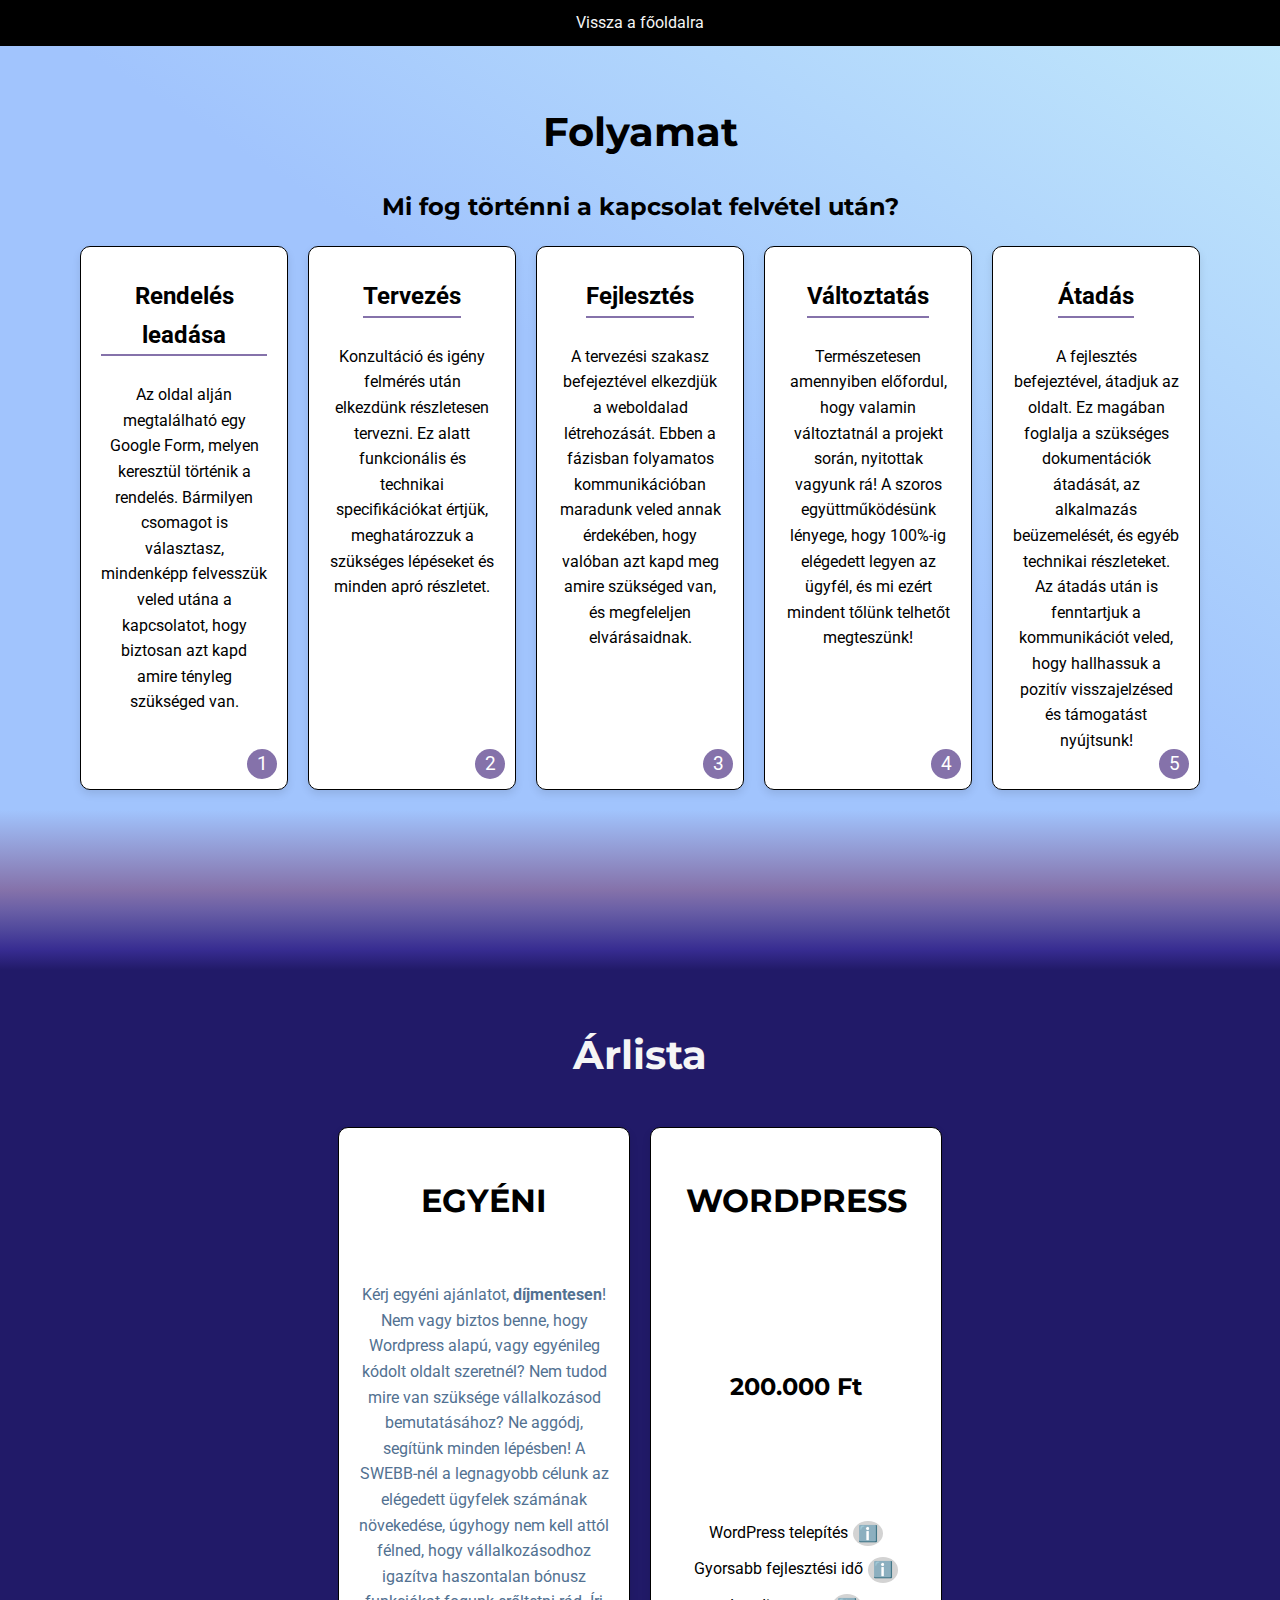
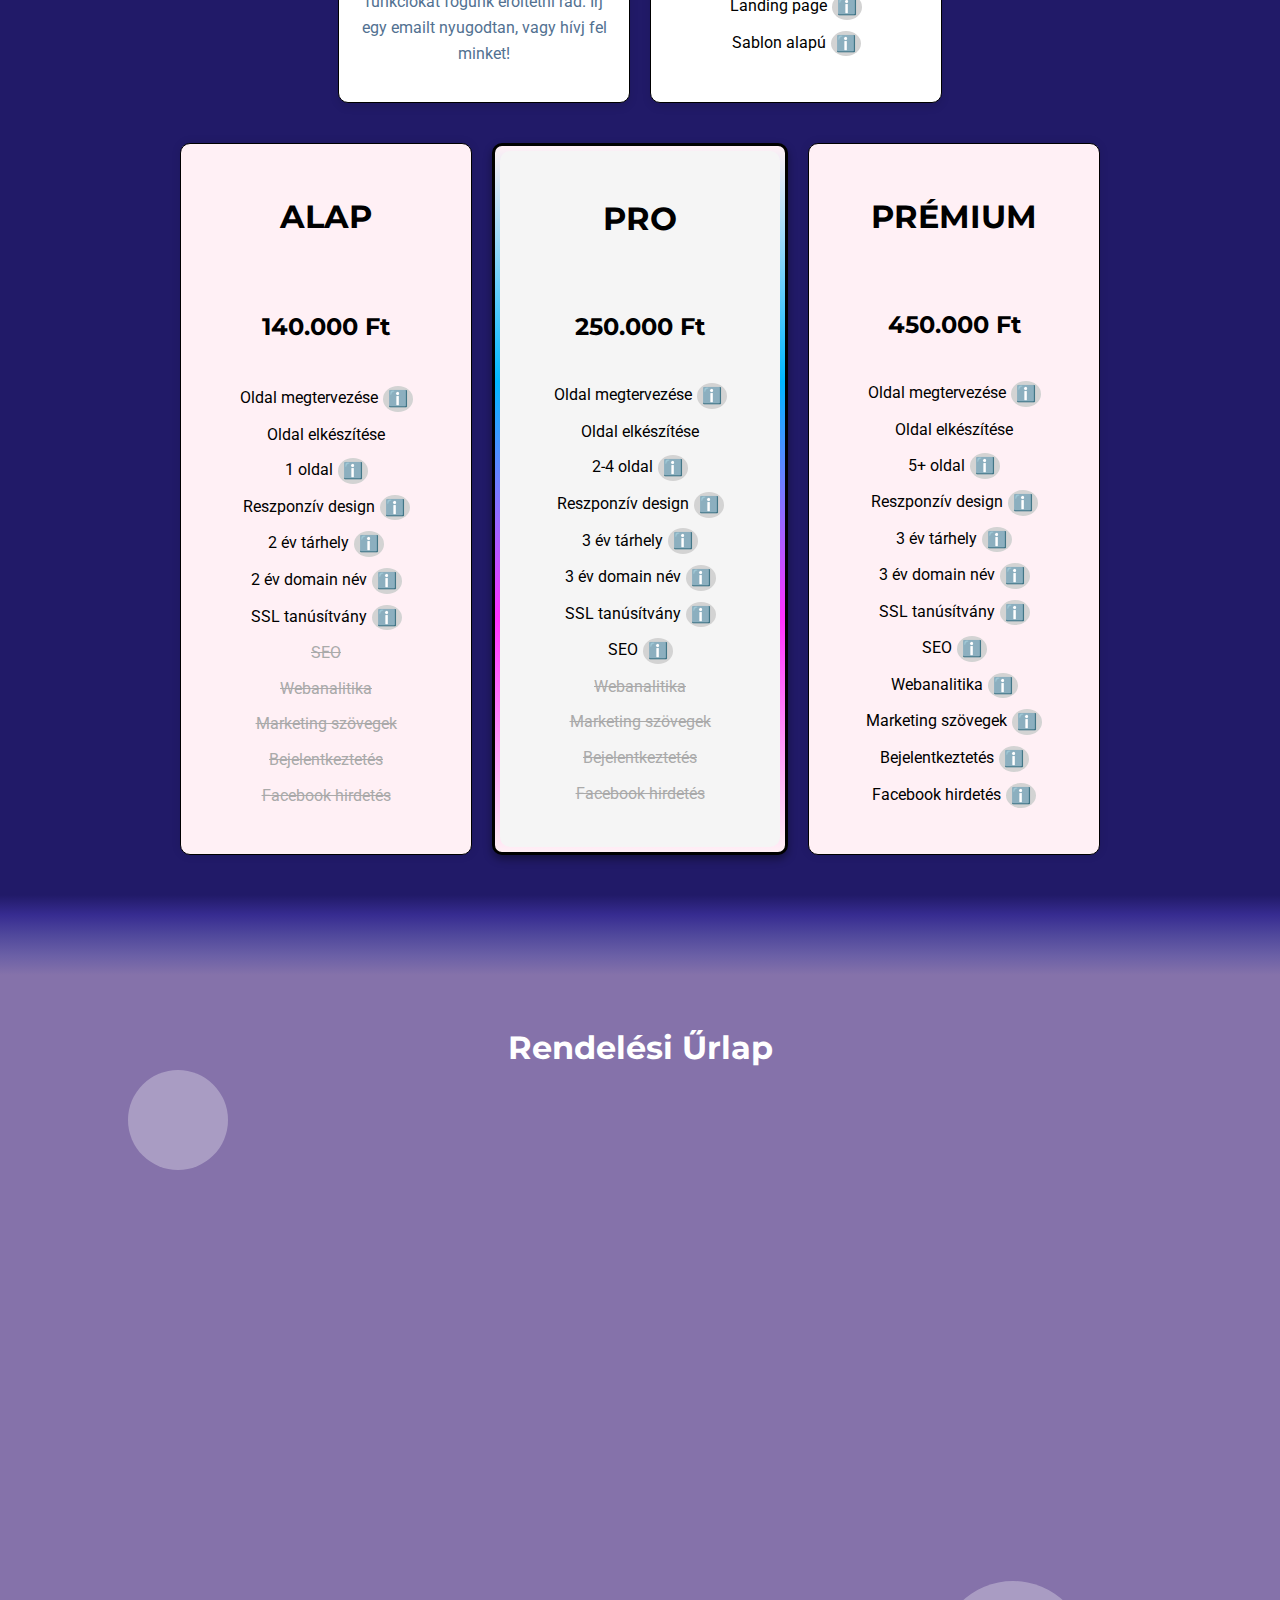
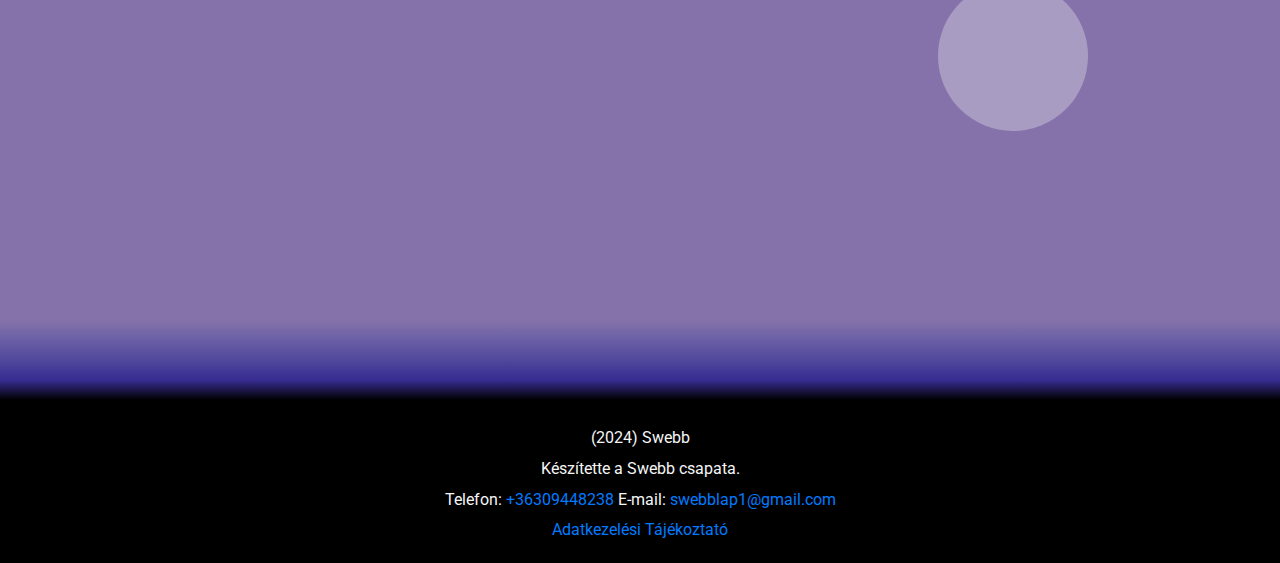
==== commit dda205af: "price fix button fix" ====
--- a/Swebb_oldal/rendeles/rendeles.html
+++ b/Swebb_oldal/rendeles/rendeles.html
@@ -57,17 +57,35 @@
     
     <section id="pricing" class="pricing-table">
         <h2>Árlista</h2>
-        <div class="pricing-options">
+        <div class="pricing-options short">
+            <div class="pricing-card custom">
+                <h2>EGYÉNI</h2>
+                <p>Kérj egyéni ajánlatot, <strong>díjmentesen</strong>! Nem vagy biztos benne, hogy Wordpress alapú, vagy egyénileg kódolt oldalt szeretnél? Nem tudod mire van szüksége vállalkozásod bemutatásához? Ne aggódj, segítünk minden lépésben! A SWEBB-nél a legnagyobb célunk az elégedett ügyfelek számának növekedése, úgyhogy nem kell attól félned, hogy vállalkozásodhoz igazítva haszontalan bónusz funkciókat fogunk erőltetni rád. Írj egy emailt nyugodtan, vagy hívj fel minket!</p>
+            
+            </div>
+            <div class="pricing-card custom">
+                <h2>WORDPRESS</h2>
+                <h3>200.000 Ft</h3>
+                <ul>
+                    <li class="tooltip">WordPress telepítés<span class="tooltiptext">Mindent intézünk ami az oldal Wordpress alapú elindításához szükséges.</span><span class="info-icon">ℹ️</span></li>
+                    <li class="tooltip">Gyorsabb fejlesztési idő<span class="tooltiptext">Mivel a Wordpress egy sablon alapú webépítő szolgáltatás, az igényelt tudás és szakértelem jóval kevesebb. Mivel nagyon egyszerű használni, így jelentősen lecsökken a fejlesztési idő.</span><span class="info-icon">ℹ️</span></li>
+                    <li class="tooltip">Landing page<span class="tooltiptext">A landing page egy olyan oldal forma mely egy hosszú oldalon mutat be egy vállalkozást, komolyabb aloldalak nélkül, vagy azok teljes hiányában.</span><span class="info-icon">ℹ️</span></li>
+                    <li class="tooltip">Sablon alapú<span class="tooltiptext">Wordpress egy sablon alapú webépítő szolgáltatás. Lehetőségünk van elemeket (pl. galériát) behúzni az oldalba anélkül, hogy nekünk le kéne azt kódolni. Ez nagyban leegyszerűsíti a fejlesztési folyamatot, azonban a komolyabb kreativitásnak nem igen hagy helyet.</span><span class="info-icon">ℹ️</span></li>
+                </ul>
+                
+            </div>
+        </div>
+        <div class="pricing-options long">
             <div class="pricing-card">
                 <h2>ALAP</h2>
                 <h3>140.000 Ft</h3>
                 <ul>
                     <li class="tooltip">Oldal megtervezése<span class="tooltiptext">Felmért igényeid alapján megtervezünk egy oldal alapszerkezetet.</span><span class="info-icon">ℹ️</span></li>
                     <li>Oldal elkészítése</li>
-                    <li class="tooltip">1 oldal<span class="tooltiptext">Megjelenített oldalak száma. 1 oldalas például ez az oldalunk is amin éppen vagy. Több oldalra akkor lehet szükség, ha szeretnéd elkülöníteni az oldalad tartalmát több aloldalra.</span><span class="info-icon">ℹ️</span></li>
+                    <li class="tooltip">1 oldal<span class="tooltiptext">Megjelenített oldalak száma. 2 oldalas például ez az oldalunk is amin éppen vagy. Több oldalra akkor lehet szükség, ha szeretnéd elkülöníteni az oldalad tartalmát több aloldalra.</span><span class="info-icon">ℹ️</span></li>
                     <li class="tooltip">Reszponzív design<span class="tooltiptext">Az oldal számítógépen, tableten és telefonon is szépen jelenik meg.</span><span class="info-icon">ℹ️</span></li>
                     <li class="tooltip">2 év tárhely<span class="tooltiptext">A weboldal bizonyos mértékű helyet igényel az interneten, ez pedig csak bérelhető. Az ár tartalmazza ennyi időre a bérlési költséget. Lejárat után lehetőség van meghosszabbíttatni, vagy átvenni tőlünk a bérlést.</span><span class="info-icon">ℹ️</span></li>
-                    <li class="tooltip">2 év domain név<span class="tooltiptext">Domain név alatt a weboldal nevét értjük (swebblap.hu), ez pedig csak bérelhető. Az ár tartalmazza ennyi időre a bérlési költséget. Lejárat után lehetőség van meghosszabbíttatni, vagy átvenni tőlünk a bérlést.</span><span class="info-icon">ℹ️</span></li>
+                    <li class="tooltip">2 év domain név<span class="tooltiptext">Domain név alatt a weboldal nevét értjük (swebb.hu), ez pedig csak bérelhető. Az ár tartalmazza ennyi időre a bérlési költséget. Lejárat után lehetőség van meghosszabbíttatni, vagy átvenni tőlünk a bérlést.</span><span class="info-icon">ℹ️</span></li>
                     <li class="tooltip">SSL tanúsítvány<span class="tooltiptext">Oldalad teljes biztonságot élvez. A keresősáv mellett balra található kis lakat ikon biztosítja az oldalad látogatóit, hogy semmi kártékony nem található az oldalon, és az ott található adatok is biztonságban leszek.</span><span class="info-icon">ℹ️</span></li>
                     <li class="strikethrough">SEO</li>
                     <li class="strikethrough">Webanalitika</li>
@@ -75,6 +93,7 @@
                     <li class="strikethrough">Bejelentkeztetés</li>
                     <li class="strikethrough">Facebook hirdetés</li>
                 </ul>
+                
             </div>
             <div class="pricing-card highlight">
                 <h2>PRO</h2>
@@ -82,10 +101,10 @@
                 <ul>
                     <li class="tooltip">Oldal megtervezése<span class="tooltiptext">Felmért igényeid alapján megtervezünk egy oldal alapszerkezetet.</span><span class="info-icon">ℹ️</span></li>
                     <li>Oldal elkészítése</li>
-                    <li class="tooltip">2-4 oldal<span class="tooltiptext">Megjelenített oldalak száma. 1 oldalas például ez az oldalunk is amin éppen vagy. Több oldalra akkor lehet szükség, ha szeretnéd elkülöníteni az oldalad tartalmát több aloldalra.</span><span class="info-icon">ℹ️</span></li>
+                    <li class="tooltip">2-4 oldal<span class="tooltiptext">Megjelenített oldalak száma. 2 oldalas például ez az oldalunk is amin éppen vagy. Több oldalra akkor lehet szükség, ha szeretnéd elkülöníteni az oldalad tartalmát több aloldalra.</span><span class="info-icon">ℹ️</span></li>
                     <li class="tooltip">Reszponzív design<span class="tooltiptext">Az oldal számítógépen, tableten és telefonon is szépen jelenik meg.</span><span class="info-icon">ℹ️</span></li>
                     <li class="tooltip">3 év tárhely<span class="tooltiptext">A weboldal bizonyos mértékű helyet igényel az interneten, ez pedig csak bérelhető. Az ár tartalmazza ennyi időre a bérlési költséget. Lejárat után lehetőség van meghosszabbíttatni, vagy átvenni tőlünk a bérlést.</span><span class="info-icon">ℹ️</span></li>
-                    <li class="tooltip">3 év domain név<span class="tooltiptext">Domain név alatt a weboldal nevét értjük (swebblap.hu), ez pedig csak bérelhető. Az ár tartalmazza ennyi időre a bérlési költséget. Lejárat után lehetőség van meghosszabbíttatni, vagy átvenni tőlünk a bérlést.</span><span class="info-icon">ℹ️</span></li>
+                    <li class="tooltip">3 év domain név<span class="tooltiptext">Domain név alatt a weboldal nevét értjük (swebb.hu), ez pedig csak bérelhető. Az ár tartalmazza ennyi időre a bérlési költséget. Lejárat után lehetőség van meghosszabbíttatni, vagy átvenni tőlünk a bérlést.</span><span class="info-icon">ℹ️</span></li>
                     <li class="tooltip">SSL tanúsítvány<span class="tooltiptext">Oldalad teljes biztonságot élvez. A keresősáv mellett balra található kis lakat ikon biztosítja az oldalad látogatóit, hogy semmi kártékony nem található az oldalon, és az ott található adatok is biztonságban leszek.</span><span class="info-icon">ℹ️</span></li>
                     <li class="tooltip">SEO<span class="tooltiptext">(Search Engine Optimization), avagy annak a varázslata, hogyan bukkan fel kereséskor sokkal nagyobb eséllyel az oldalad a keresési találatok első oldalán.</span><span class="info-icon">ℹ️</span></li>
                     <li class="strikethrough">Webanalitika</li>
@@ -93,6 +112,7 @@
                     <li class="strikethrough">Bejelentkeztetés</li>
                     <li class="strikethrough">Facebook hirdetés</li>
                 </ul>
+                
             </div>
             <div class="pricing-card">
                 <h2>PRÉMIUM</h2>
@@ -100,10 +120,10 @@
                 <ul>
                     <li class="tooltip">Oldal megtervezése<span class="tooltiptext">Felmért igényeid alapján megtervezünk egy oldal alapszerkezetet.</span><span class="info-icon">ℹ️</span></li>
                     <li>Oldal elkészítése</li>
-                    <li class="tooltip">5+ oldal<span class="tooltiptext">Megjelenített oldalak száma. 1 oldalas például ez az oldalunk is amin éppen vagy. Több oldalra akkor lehet szükség, ha szeretnéd elkülöníteni az oldalad tartalmát több aloldalra.</span><span class="info-icon">ℹ️</span></li>
+                    <li class="tooltip">5+ oldal<span class="tooltiptext">Megjelenített oldalak száma. 2 oldalas például ez az oldalunk is amin éppen vagy. Több oldalra akkor lehet szükség, ha szeretnéd elkülöníteni az oldalad tartalmát több aloldalra.</span><span class="info-icon">ℹ️</span></li>
                     <li class="tooltip">Reszponzív design<span class="tooltiptext">Az oldal számítógépen, tableten és telefonon is szépen jelenik meg.</span><span class="info-icon">ℹ️</span></li>
                     <li class="tooltip">3 év tárhely<span class="tooltiptext">A weboldal bizonyos mértékű helyet igényel az interneten, ez pedig csak bérelhető. Az ár tartalmazza ennyi időre a bérlési költséget. Lejárat után lehetőség van meghosszabbíttatni, vagy átvenni tőlünk a bérlést.</span><span class="info-icon">ℹ️</span></li>
-                    <li class="tooltip">3 év domain név<span class="tooltiptext">Domain név alatt a weboldal nevét értjük (swebblap.hu), ez pedig csak bérelhető. Az ár tartalmazza ennyi időre a bérlési költséget. Lejárat után lehetőség van meghosszabbíttatni, vagy átvenni tőlünk a bérlést.</span><span class="info-icon">ℹ️</span></li>
+                    <li class="tooltip">3 év domain név<span class="tooltiptext">Domain név alatt a weboldal nevét értjük (swebb.hu), ez pedig csak bérelhető. Az ár tartalmazza ennyi időre a bérlési költséget. Lejárat után lehetőség van meghosszabbíttatni, vagy átvenni tőlünk a bérlést.</span><span class="info-icon">ℹ️</span></li>
                     <li class="tooltip">SSL tanúsítvány<span class="tooltiptext">Oldalad teljes biztonságot élvez. A keresősáv mellett balra található kis lakat ikon biztosítja az oldalad látogatóit, hogy semmi kártékony nem található az oldalon, és az ott található adatok is biztonságban leszek.</span><span class="info-icon">ℹ️</span></li>
                     <li class="tooltip">SEO<span class="tooltiptext">(Search Engine Optimization), avagy annak a varázslata, hogyan bukkan fel kereséskor sokkal nagyobb eséllyel az oldalad a keresési találatok első oldalán.</span><span class="info-icon">ℹ️</span></li>
                     <li class="tooltip">Webanalitika<span class="tooltiptext">Webanalitika alatt annyit értünk, hogy lehetőséget adunk az oldalad figyelemmel kísérni, legyen az napi látogatottság vagy oldalon töltött idő.</span><span class="info-icon">ℹ️</span></li>
@@ -111,24 +131,7 @@
                     <li class="tooltip">Bejelentkeztetés<span class="tooltiptext">Nagyobb oldalaknál előfordul, hogy szeretne az ember felhasználói fiókokat alkalmazni. Az ehhez tartozó háttér munkákat nyugodtan ránk bízhatod, megírjuk az adatbázist és az egész regisztráció / bejelentkezés folyamatot.</span><span class="info-icon">ℹ️</span></li>
                     <li class="tooltip">Facebook hirdetés<span class="tooltiptext">Facebook hirdetések nagyot dobhatnak egy weboldal látogatottságán. Az ár tartalmazza egy adott ideig a hirdetés költségeit. Rendeléskor részletesebb tájékoztatást olvashatsz arról, hogyan számoljuk a költségeket.</span><span class="info-icon">ℹ️</span></li>
                 </ul>
-            </div>
-            <div class="pricing-card custom">
-                <h2>EGYÉNI</h2>
-                <h3>??? Ft</h3>
-                <ul>
-                    <li>Csak design?</li>
-                    <li>Oldal elkészítése</li>
-                    <li>??? oldal</li>
-                    <li>Reszponzív design</li>
-                    <li>??? év tárhely</li>
-                    <li>??? év domain név</li>
-                    <li>SSL tanúsítvány</li>
-                    <li>SEO?</li>
-                    <li>Webanalitika?</li>
-                    <li>Marketing szövegek?</li>
-                    <li>Bejelentkeztetés?</li>
-                    <li>Facebook hirdetés?</li>
-                </ul>
+                
             </div>
         </div>
     </section>
--- a/Swebb_oldal/rendeles/rendeles.css
+++ b/Swebb_oldal/rendeles/rendeles.css
@@ -258,28 +258,60 @@
 }
 
 .pricing-table h2 {
-    font-size: 2em;
-    margin-bottom: 30px;
+    font-size: 2.5em;
+    margin-bottom: 40px;
     color: whitesmoke;
 }
 
 .pricing-options {
     display: flex;
     justify-content: center;
-    gap: 15px;
+    gap: 20px;
     flex-wrap: wrap;
 }
 
+.pricing-options.short {
+    flex-direction: row;
+    width: 100%;
+    margin-bottom: 20px;
+    display: flex;
+    justify-content: center;
+    align-items: stretch; /* Ensure the cards have the same height */
+}
+
+.pricing-options.long {
+    flex-direction: row;
+    flex-wrap: wrap;
+    justify-content: center;
+    width: 100%;
+    display: flex;
+    align-items: stretch;
+    gap: 20px;
+}
+
 .pricing-card {
-    background: whitesmoke;
+    background: lavenderblush;
     padding: 20px;
     border: 1px solid black;
-    width: 200px;
+    width: 250px;
     box-shadow: 0 0 10px rgba(0, 0, 0, 0.1);
     border-radius: 10px;
     margin-bottom: 20px;
     color: #527191;
-}
+    position: relative;
+    overflow: hidden;
+    display: flex;
+    flex-direction: column;
+    justify-content: space-between;
+}
+
+.pricing-card.custom {
+    background-color: white;
+    border: 1px solid black;
+    box-shadow: 0 4px 8px rgba(0, 0, 0, 0.1);
+    color: #527191;
+}
+
 .pricing-card h2,
 .pricing-card h3,
 .pricing-card h4,
@@ -289,8 +321,10 @@
     position: relative;
     z-index: 2; /* Ensure the text and button are above the pseudo-elements */
 }
-.pricing-card h2{
+
+.pricing-card h2 {
     color: black;
+    font-size: 2em;
 }
 
 .pricing-card h3 {
@@ -320,75 +354,94 @@
     color: #aaa;
 }
 
+.pricing-card button {
+    background-color: #8572AA;
+    color: #F4F6F6;
+    border: none;
+    padding: 10px 20px;
+    border-radius: 5px;
+    cursor: pointer;
+    margin-top: 20px;
+}
+
+.pricing-card button:hover {
+    background-color: #1A1463;
+    color: white;
+}
+
+/* Specific styles for the highlight card with animation */
 .pricing-card.highlight {
     border: 3px solid black;
     box-shadow: 0 4px 8px rgba(0, 0, 0, 0.4);
-}
-
-.pricing-card.custom {
-    background-color: darkgrey;
-    border: 1px solid black;
-    box-shadow: 0 4px 8px rgba(0, 0, 0, 0.1);
-    color: whitesmoke;
-}
-   .pricing-card.highlight {
-       border: 3px solid black;
-       box-shadow: 0 4px 8px rgba(0, 0, 0, 0.4);
-       position: relative;
-       overflow: hidden;
-   }
-  .pricing-card.highlight::before {
-      content: '';
-      position: absolute;
-      width: 200%;
-      height: 200%;
-      top: -50%;
-      left: -50%;
-      background-image: linear-gradient(180deg, transparent 25%, rgb(0, 183, 255), rgb(255, 48, 255), transparent 75%);
-      animation: rotBGimg 6s linear infinite;
-      transition: all 0.2s linear;
-      z-index: 0; /* Ensure the pseudo-element is below the card content */
-  }
-     @keyframes rotBGimg {
-         from {
-             transform: rotate(0deg);
-         }
-         to {
-             transform: rotate(360deg);
-         }
-     }
-
-   .pricing-card.highlight::after {
-       content: '';
-       position: absolute;
-       background: whitesmoke;
-       inset: 5px;
-       border-radius: 10px;
-       z-index: 0; /* Ensure the pseudo-element is below the card content */
-   }  /* Specific styles for the highlight card with animation */
+    position: relative;
+    overflow: hidden;
+}
+
+.pricing-card.highlight::before {
+    content: '';
+    position: absolute;
+    width: 200%;
+    height: 200%;
+    top: -50%;
+    left: -50%;
+    background-image: linear-gradient(180deg, transparent 25%, rgb(0, 183, 255), rgb(255, 48, 255), transparent 75%);
+    animation: rotBGimg 6s linear infinite;
+    transition: all 0.2s linear;
+    z-index: 0; /* Ensure the pseudo-element is below the card content */
+}
+
+@keyframes rotBGimg {
+    from {
+        transform: rotate(0deg);
+    }
+    to {
+        transform: rotate(360deg);
+    }
+}
+
+.pricing-card.highlight::after {
+    content: '';
+    position: absolute;
+    background: whitesmoke;
+    inset: 5px;
+    border-radius: 10px;
+    z-index: 1; /* Ensure the pseudo-element is below the card content */
+}
+
+@media (max-width: 1024px) {
+    .pricing-options.long {
+        flex-direction: wrap;
+        flex-wrap: wrap;
+        justify-content: center; /* Ensure cards are spaced properly */
+    }
+    
+    .pricing-card {
+        width: calc(40% - 20px); /* Adjust width for medium screens */
+        margin-bottom: 20px;
+    }
+}
 
 @media (max-width: 768px) {
-    .pricing-options {
+    .pricing-options.short {
+        flex-direction: column;
+        align-items: center;
+    }
+
+    .pricing-options.long {
         flex-direction: row;
         flex-wrap: wrap;
         justify-content: center;
     }
+
     .pricing-card {
-        width: calc(50% - 10px);
+        width: calc(50% - 20px); /* Adjust width for smaller screens */
         margin-bottom: 20px;
     }
 }
 
 @media (max-width: 480px) {
     .pricing-card {
-        width: 80%;
-    }
-}
-
-@media (max-width: 375px) {
-    .pricing-card {
-        width: 100%;
-        margin-bottom: 20px;
+        width: 80%; /* Full width for small screens */
     }
 }
 
@@ -461,7 +514,7 @@
     background-color: #8572AA;
     box-sizing: border-box;
     position: relative;
-    overflow: hidden;
+    
 }
 
 .form-container {
@@ -514,13 +567,6 @@
     right: 15%;
 }
 
-#form-section .shape-1 {
-    width: 120px;
-    height: 120px;
-    top: 70%;
-    left: 5%;
-}
-
 #form-section .shape-2 {
     width: 150px;
     height: 150px;
@@ -531,28 +577,6 @@
     background: none;
 }
 
-#form-section .shape-3 {
-    width: 200px;
-    height: 100px;
-    top: 60%;
-    right: 20%;
-    border: 4px solid rgba(255, 255, 255, 0.3);
-    border-top-color: transparent;
-    border-right-color: transparent;
-    border-radius: 50%;
-}
-
-#form-section .shape-4 {
-    width: 150px;
-    height: 50px;
-    bottom: 10%;
-    right: 10%;
-    border: 4px solid rgba(255, 255, 255, 0.3);
-    border-top-color: transparent;
-    border-left-color: transparent;
-    border-radius: 50%;
-    transform: rotate(45deg);
-}
 
 #form-section .shape-5 {
     width: 60px;
@@ -562,15 +586,6 @@
     border-radius: 0; /* Small square */
 }
 
-#form-section .shape-6 {
-    width: 100px;
-    height: 100px;
-    bottom: 15%;
-    left: 20%;
-    border-radius: 50%;
-    background: rgba(255, 255, 255, 0.5); /* Different transparency */
-}
-
                                                                 /*Footer*/
 footer {
     background: black;
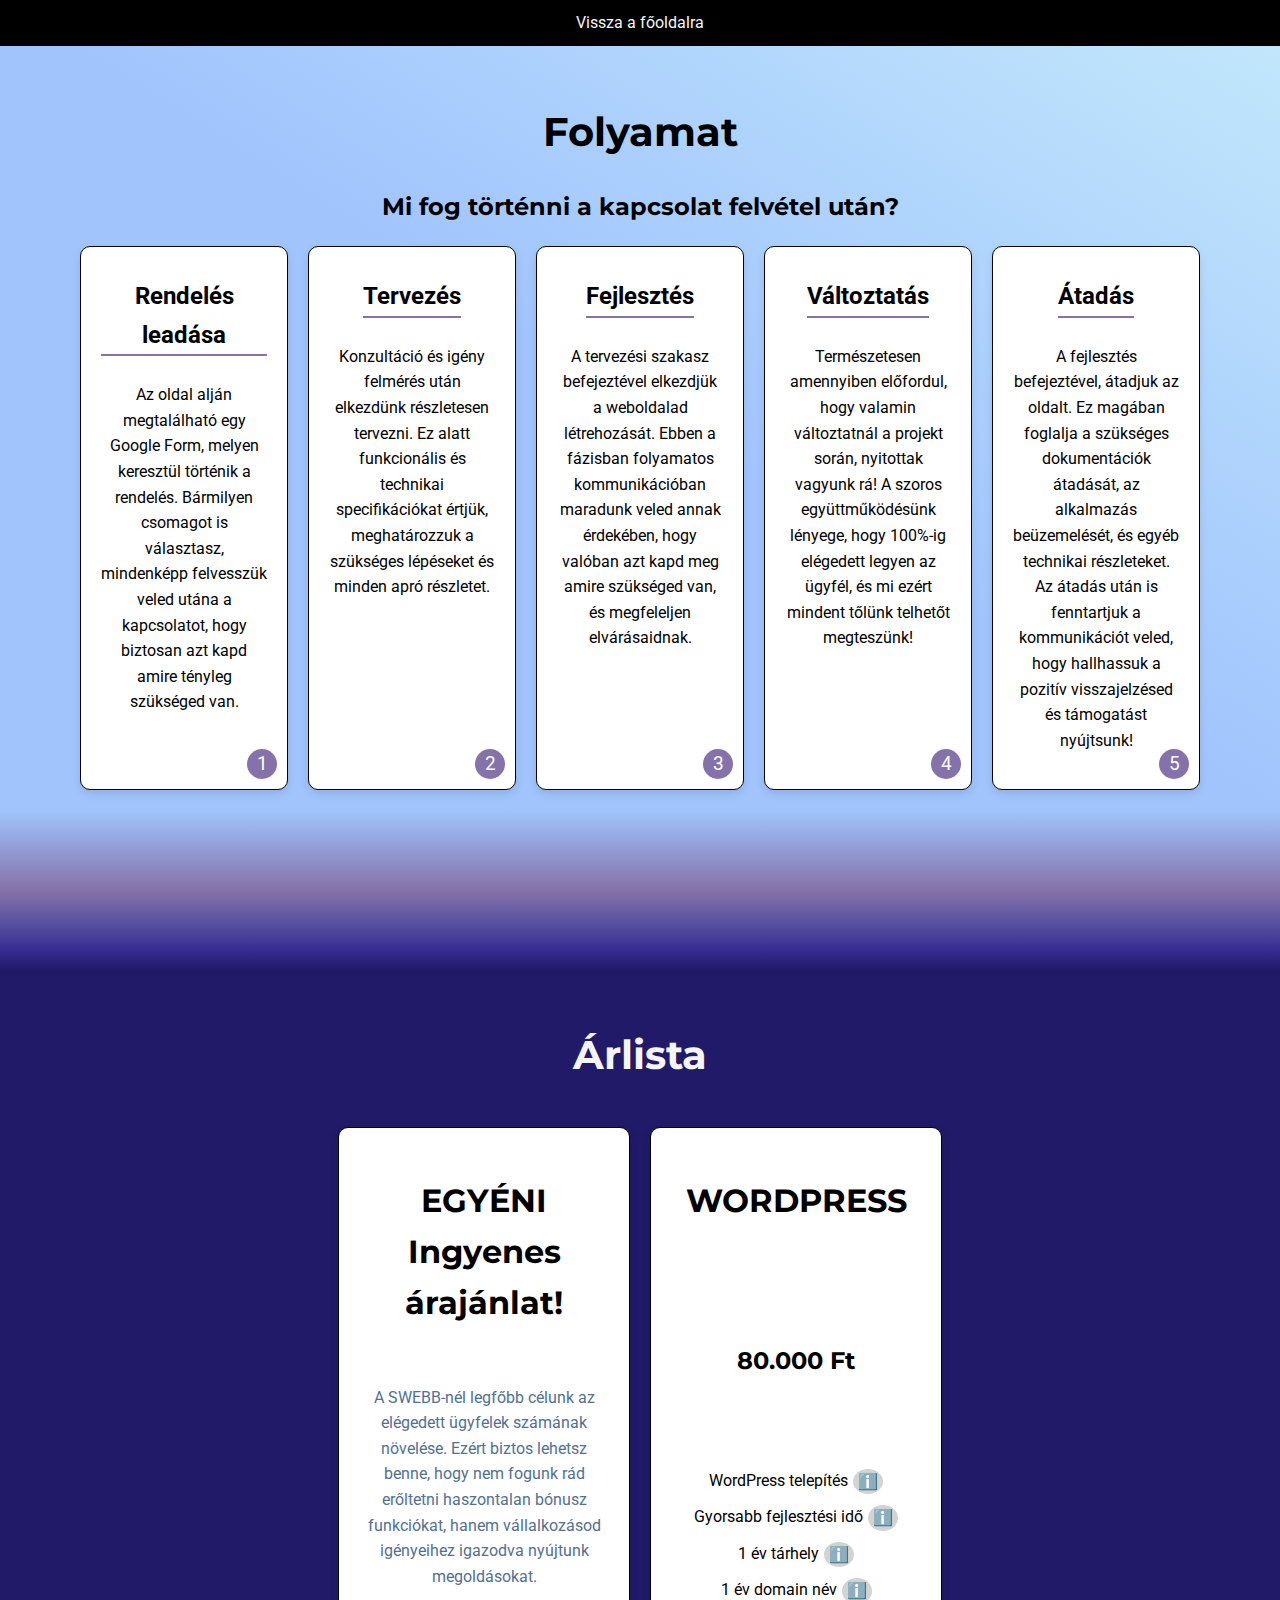
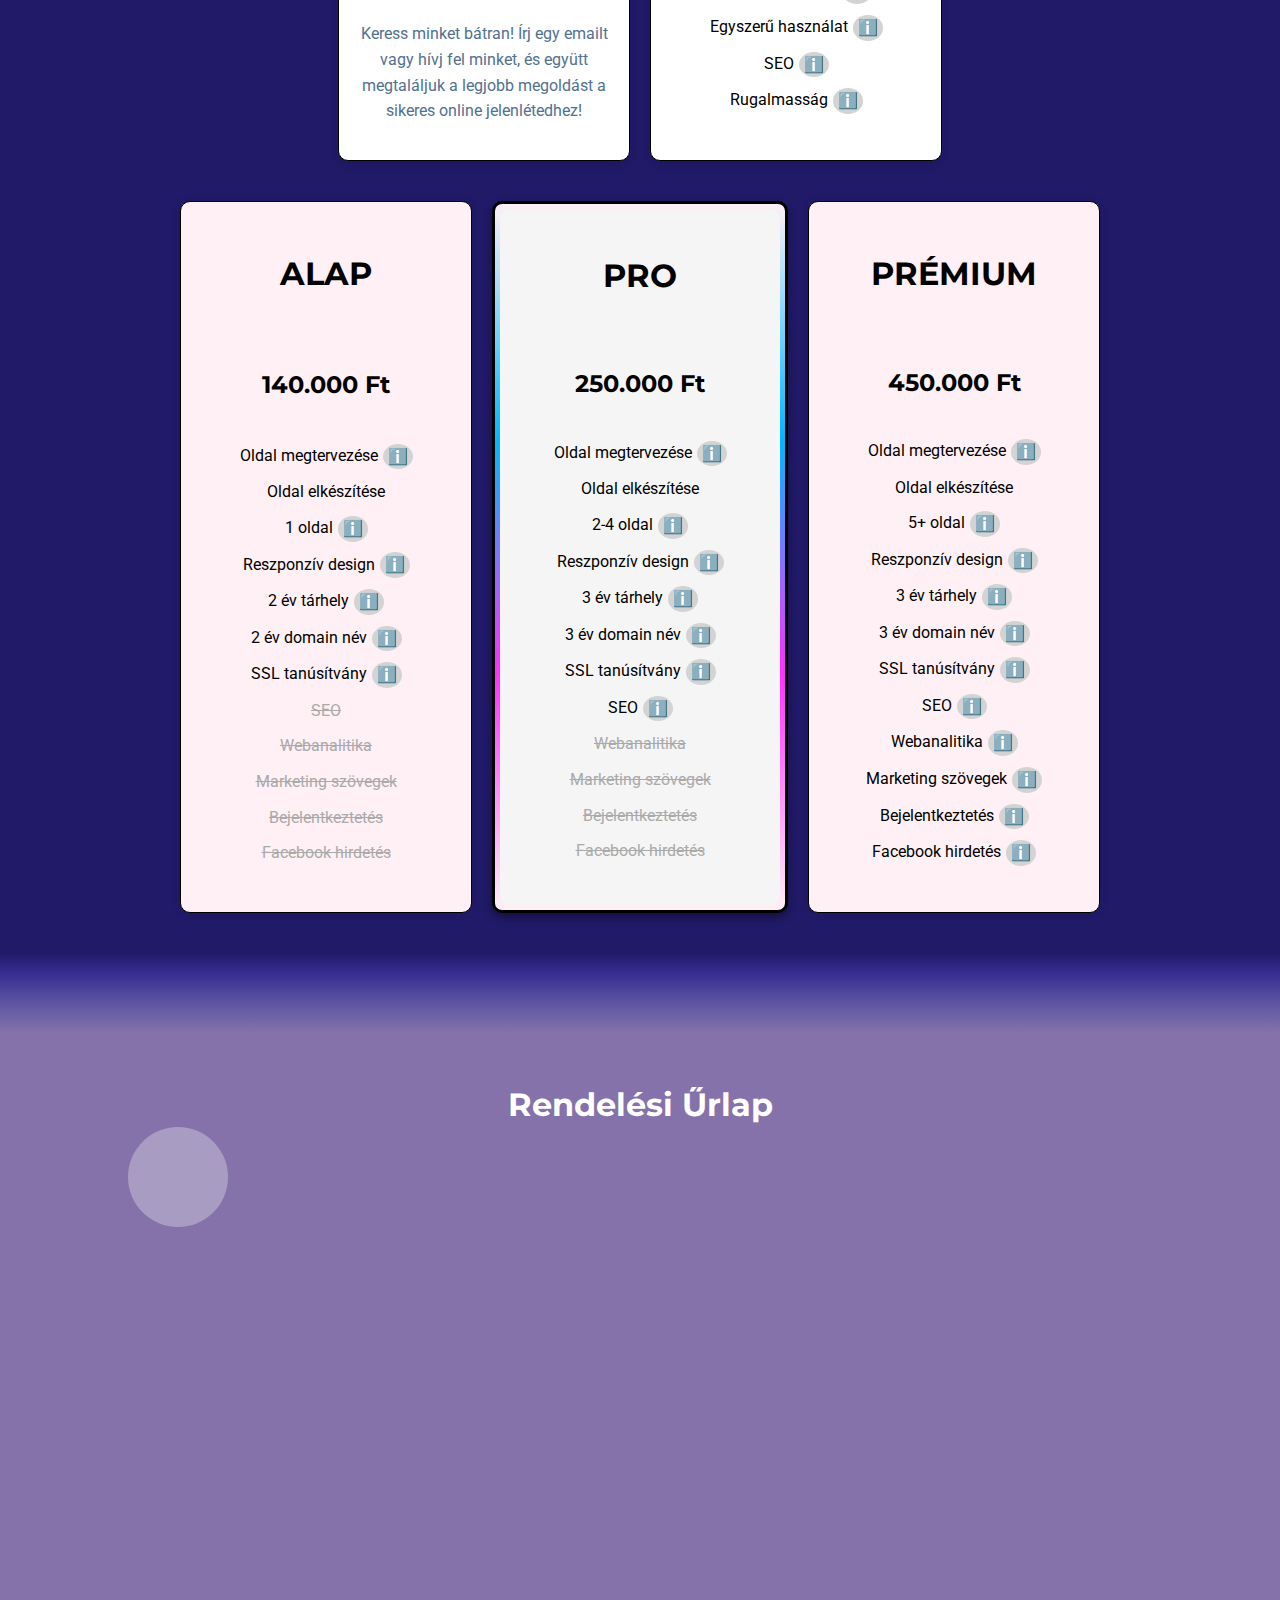
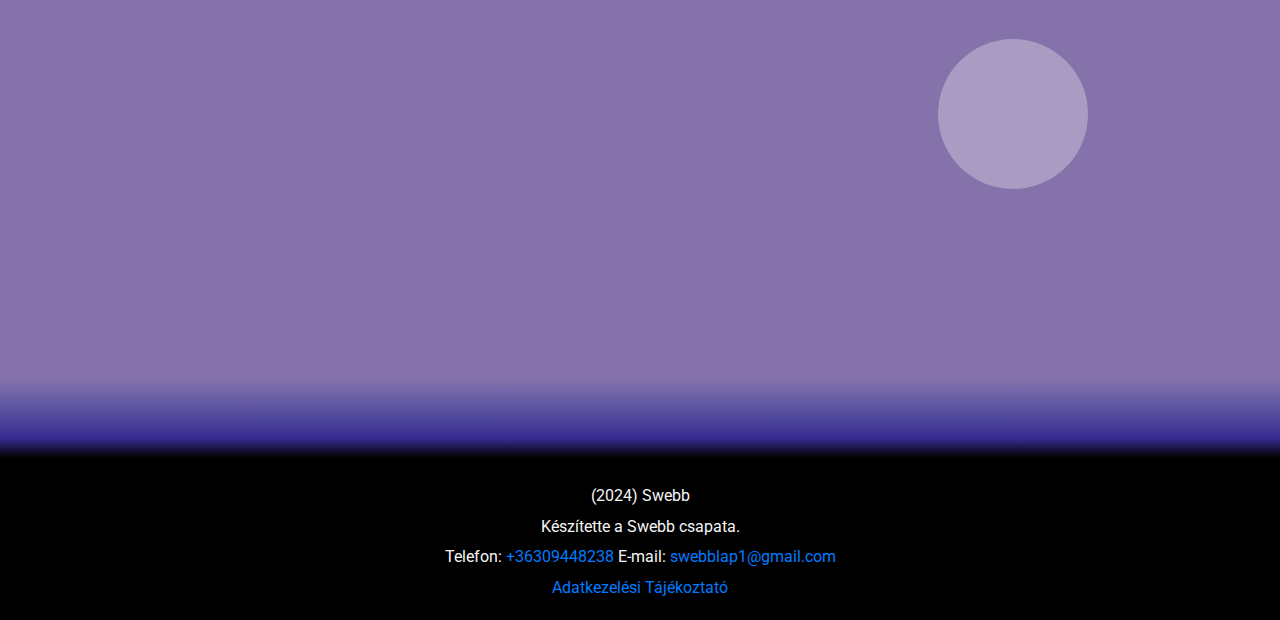
==== commit f15d7179: "Last chancges" ====
--- a/Swebb_oldal/rendeles/rendeles.html
+++ b/Swebb_oldal/rendeles/rendeles.html
@@ -59,18 +59,22 @@
         <h2>Árlista</h2>
         <div class="pricing-options short">
             <div class="pricing-card custom">
-                <h2>EGYÉNI</h2>
-                <p>Kérj egyéni ajánlatot, <strong>díjmentesen</strong>! Nem vagy biztos benne, hogy Wordpress alapú, vagy egyénileg kódolt oldalt szeretnél? Nem tudod mire van szüksége vállalkozásod bemutatásához? Ne aggódj, segítünk minden lépésben! A SWEBB-nél a legnagyobb célunk az elégedett ügyfelek számának növekedése, úgyhogy nem kell attól félned, hogy vállalkozásodhoz igazítva haszontalan bónusz funkciókat fogunk erőltetni rád. Írj egy emailt nyugodtan, vagy hívj fel minket!</p>
-            
+                <h2>EGYÉNI Ingyenes árajánlat!</h2>
+                <p>A SWEBB-nél legfőbb célunk az elégedett ügyfelek számának növelése. Ezért biztos lehetsz benne, hogy nem fogunk rád erőltetni haszontalan bónusz funkciókat, hanem vállalkozásod igényeihez igazodva nyújtunk megoldásokat.</p>
+
+                <p>Keress minket bátran! Írj egy emailt vagy hívj fel minket, és együtt megtaláljuk a legjobb megoldást a sikeres online jelenlétedhez!</p>
             </div>
             <div class="pricing-card custom">
                 <h2>WORDPRESS</h2>
-                <h3>200.000 Ft</h3>
+                <h3>80.000 Ft</h3>
                 <ul>
                     <li class="tooltip">WordPress telepítés<span class="tooltiptext">Mindent intézünk ami az oldal Wordpress alapú elindításához szükséges.</span><span class="info-icon">ℹ️</span></li>
-                    <li class="tooltip">Gyorsabb fejlesztési idő<span class="tooltiptext">Mivel a Wordpress egy sablon alapú webépítő szolgáltatás, az igényelt tudás és szakértelem jóval kevesebb. Mivel nagyon egyszerű használni, így jelentősen lecsökken a fejlesztési idő.</span><span class="info-icon">ℹ️</span></li>
-                    <li class="tooltip">Landing page<span class="tooltiptext">A landing page egy olyan oldal forma mely egy hosszú oldalon mutat be egy vállalkozást, komolyabb aloldalak nélkül, vagy azok teljes hiányában.</span><span class="info-icon">ℹ️</span></li>
-                    <li class="tooltip">Sablon alapú<span class="tooltiptext">Wordpress egy sablon alapú webépítő szolgáltatás. Lehetőségünk van elemeket (pl. galériát) behúzni az oldalba anélkül, hogy nekünk le kéne azt kódolni. Ez nagyban leegyszerűsíti a fejlesztési folyamatot, azonban a komolyabb kreativitásnak nem igen hagy helyet.</span><span class="info-icon">ℹ️</span></li>
+                    <li class="tooltip">Gyorsabb fejlesztési idő<span class="tooltiptext">Lehetővé teszi, hogy a fejlesztés gyorsabb és hatékonyabb legyen, miközben a minőség és a funkcionalitás nem szenved csorbát.</span><span class="info-icon">ℹ️</span></li>
+                    <li class="tooltip">1 év tárhely<span class="tooltiptext">A weboldal bizonyos mértékű helyet igényel az interneten, ez pedig csak bérelhető. Az ár tartalmazza ennyi időre a bérlési költséget. Lejárat után lehetőség van meghosszabbíttatni.</span><span class="info-icon">ℹ️</span></li>
+                    <li class="tooltip">1 év domain név<span class="tooltiptext">Domain név alatt a weboldal nevét értjük (swebb.hu), ez pedig csak bérelhető. Az ár tartalmazza ennyi időre a bérlési költséget. Lejárat után lehetőség van meghosszabbíttatni.</span><span class="info-icon">ℹ️</span></li>
+                    <li class="tooltip">Egyszerű használat<span class="tooltiptext">A WordPress felhasználóbarát, intuitív kezelőfelülettel rendelkezik</span><span class="info-icon">ℹ️</span></li>
+                    <li class="tooltip">SEO<span class="tooltiptext">A WordPress alapból keresőoptimalizált, és számos bővítmény segíti a SEO stratégiád megvalósítását.</span><span class="info-icon">ℹ️</span></li>
+                    <li class="tooltip">Rugalmasság<span class="tooltiptext">Akár egy egyszerű blogot, akár egy komplex vállalati weboldalt szeretnél létrehozni, a WordPress rugalmasan alkalmazkodik az igényeidhez..</span><span class="info-icon">ℹ️</span></li>
                 </ul>
                 
             </div>
@@ -84,8 +88,8 @@
                     <li>Oldal elkészítése</li>
                     <li class="tooltip">1 oldal<span class="tooltiptext">Megjelenített oldalak száma. 2 oldalas például ez az oldalunk is amin éppen vagy. Több oldalra akkor lehet szükség, ha szeretnéd elkülöníteni az oldalad tartalmát több aloldalra.</span><span class="info-icon">ℹ️</span></li>
                     <li class="tooltip">Reszponzív design<span class="tooltiptext">Az oldal számítógépen, tableten és telefonon is szépen jelenik meg.</span><span class="info-icon">ℹ️</span></li>
-                    <li class="tooltip">2 év tárhely<span class="tooltiptext">A weboldal bizonyos mértékű helyet igényel az interneten, ez pedig csak bérelhető. Az ár tartalmazza ennyi időre a bérlési költséget. Lejárat után lehetőség van meghosszabbíttatni, vagy átvenni tőlünk a bérlést.</span><span class="info-icon">ℹ️</span></li>
-                    <li class="tooltip">2 év domain név<span class="tooltiptext">Domain név alatt a weboldal nevét értjük (swebb.hu), ez pedig csak bérelhető. Az ár tartalmazza ennyi időre a bérlési költséget. Lejárat után lehetőség van meghosszabbíttatni, vagy átvenni tőlünk a bérlést.</span><span class="info-icon">ℹ️</span></li>
+                    <li class="tooltip">2 év tárhely<span class="tooltiptext">A weboldal bizonyos mértékű helyet igényel az interneten, ez pedig csak bérelhető. Az ár tartalmazza ennyi időre a bérlési költséget. Lejárat után lehetőség van meghosszabbíttatni.</span><span class="info-icon">ℹ️</span></li>
+                    <li class="tooltip">2 év domain név<span class="tooltiptext">Domain név alatt a weboldal nevét értjük (swebb.hu), ez pedig csak bérelhető. Az ár tartalmazza ennyi időre a bérlési költséget. Lejárat után lehetőség van meghosszabbíttatni.</span><span class="info-icon">ℹ️</span></li>
                     <li class="tooltip">SSL tanúsítvány<span class="tooltiptext">Oldalad teljes biztonságot élvez. A keresősáv mellett balra található kis lakat ikon biztosítja az oldalad látogatóit, hogy semmi kártékony nem található az oldalon, és az ott található adatok is biztonságban leszek.</span><span class="info-icon">ℹ️</span></li>
                     <li class="strikethrough">SEO</li>
                     <li class="strikethrough">Webanalitika</li>
@@ -103,8 +107,8 @@
                     <li>Oldal elkészítése</li>
                     <li class="tooltip">2-4 oldal<span class="tooltiptext">Megjelenített oldalak száma. 2 oldalas például ez az oldalunk is amin éppen vagy. Több oldalra akkor lehet szükség, ha szeretnéd elkülöníteni az oldalad tartalmát több aloldalra.</span><span class="info-icon">ℹ️</span></li>
                     <li class="tooltip">Reszponzív design<span class="tooltiptext">Az oldal számítógépen, tableten és telefonon is szépen jelenik meg.</span><span class="info-icon">ℹ️</span></li>
-                    <li class="tooltip">3 év tárhely<span class="tooltiptext">A weboldal bizonyos mértékű helyet igényel az interneten, ez pedig csak bérelhető. Az ár tartalmazza ennyi időre a bérlési költséget. Lejárat után lehetőség van meghosszabbíttatni, vagy átvenni tőlünk a bérlést.</span><span class="info-icon">ℹ️</span></li>
-                    <li class="tooltip">3 év domain név<span class="tooltiptext">Domain név alatt a weboldal nevét értjük (swebb.hu), ez pedig csak bérelhető. Az ár tartalmazza ennyi időre a bérlési költséget. Lejárat után lehetőség van meghosszabbíttatni, vagy átvenni tőlünk a bérlést.</span><span class="info-icon">ℹ️</span></li>
+                    <li class="tooltip">3 év tárhely<span class="tooltiptext">A weboldal bizonyos mértékű helyet igényel az interneten, ez pedig csak bérelhető. Az ár tartalmazza ennyi időre a bérlési költséget. Lejárat után lehetőség van meghosszabbíttatni.</span><span class="info-icon">ℹ️</span></li>
+                    <li class="tooltip">3 év domain név<span class="tooltiptext">Domain név alatt a weboldal nevét értjük (swebb.hu), ez pedig csak bérelhető. Az ár tartalmazza ennyi időre a bérlési költséget. Lejárat után lehetőség van meghosszabbíttatni.</span><span class="info-icon">ℹ️</span></li>
                     <li class="tooltip">SSL tanúsítvány<span class="tooltiptext">Oldalad teljes biztonságot élvez. A keresősáv mellett balra található kis lakat ikon biztosítja az oldalad látogatóit, hogy semmi kártékony nem található az oldalon, és az ott található adatok is biztonságban leszek.</span><span class="info-icon">ℹ️</span></li>
                     <li class="tooltip">SEO<span class="tooltiptext">(Search Engine Optimization), avagy annak a varázslata, hogyan bukkan fel kereséskor sokkal nagyobb eséllyel az oldalad a keresési találatok első oldalán.</span><span class="info-icon">ℹ️</span></li>
                     <li class="strikethrough">Webanalitika</li>
@@ -122,8 +126,8 @@
                     <li>Oldal elkészítése</li>
                     <li class="tooltip">5+ oldal<span class="tooltiptext">Megjelenített oldalak száma. 2 oldalas például ez az oldalunk is amin éppen vagy. Több oldalra akkor lehet szükség, ha szeretnéd elkülöníteni az oldalad tartalmát több aloldalra.</span><span class="info-icon">ℹ️</span></li>
                     <li class="tooltip">Reszponzív design<span class="tooltiptext">Az oldal számítógépen, tableten és telefonon is szépen jelenik meg.</span><span class="info-icon">ℹ️</span></li>
-                    <li class="tooltip">3 év tárhely<span class="tooltiptext">A weboldal bizonyos mértékű helyet igényel az interneten, ez pedig csak bérelhető. Az ár tartalmazza ennyi időre a bérlési költséget. Lejárat után lehetőség van meghosszabbíttatni, vagy átvenni tőlünk a bérlést.</span><span class="info-icon">ℹ️</span></li>
-                    <li class="tooltip">3 év domain név<span class="tooltiptext">Domain név alatt a weboldal nevét értjük (swebb.hu), ez pedig csak bérelhető. Az ár tartalmazza ennyi időre a bérlési költséget. Lejárat után lehetőség van meghosszabbíttatni, vagy átvenni tőlünk a bérlést.</span><span class="info-icon">ℹ️</span></li>
+                    <li class="tooltip">3 év tárhely<span class="tooltiptext">A weboldal bizonyos mértékű helyet igényel az interneten, ez pedig csak bérelhető. Az ár tartalmazza ennyi időre a bérlési költséget. Lejárat után lehetőség van meghosszabbíttatni.</span><span class="info-icon">ℹ️</span></li>
+                    <li class="tooltip">3 év domain név<span class="tooltiptext">Domain név alatt a weboldal nevét értjük (swebb.hu), ez pedig csak bérelhető. Az ár tartalmazza ennyi időre a bérlési költséget. Lejárat után lehetőség van meghosszabbíttatni.</span><span class="info-icon">ℹ️</span></li>
                     <li class="tooltip">SSL tanúsítvány<span class="tooltiptext">Oldalad teljes biztonságot élvez. A keresősáv mellett balra található kis lakat ikon biztosítja az oldalad látogatóit, hogy semmi kártékony nem található az oldalon, és az ott található adatok is biztonságban leszek.</span><span class="info-icon">ℹ️</span></li>
                     <li class="tooltip">SEO<span class="tooltiptext">(Search Engine Optimization), avagy annak a varázslata, hogyan bukkan fel kereséskor sokkal nagyobb eséllyel az oldalad a keresési találatok első oldalán.</span><span class="info-icon">ℹ️</span></li>
                     <li class="tooltip">Webanalitika<span class="tooltiptext">Webanalitika alatt annyit értünk, hogy lehetőséget adunk az oldalad figyelemmel kísérni, legyen az napi látogatottság vagy oldalon töltött idő.</span><span class="info-icon">ℹ️</span></li>
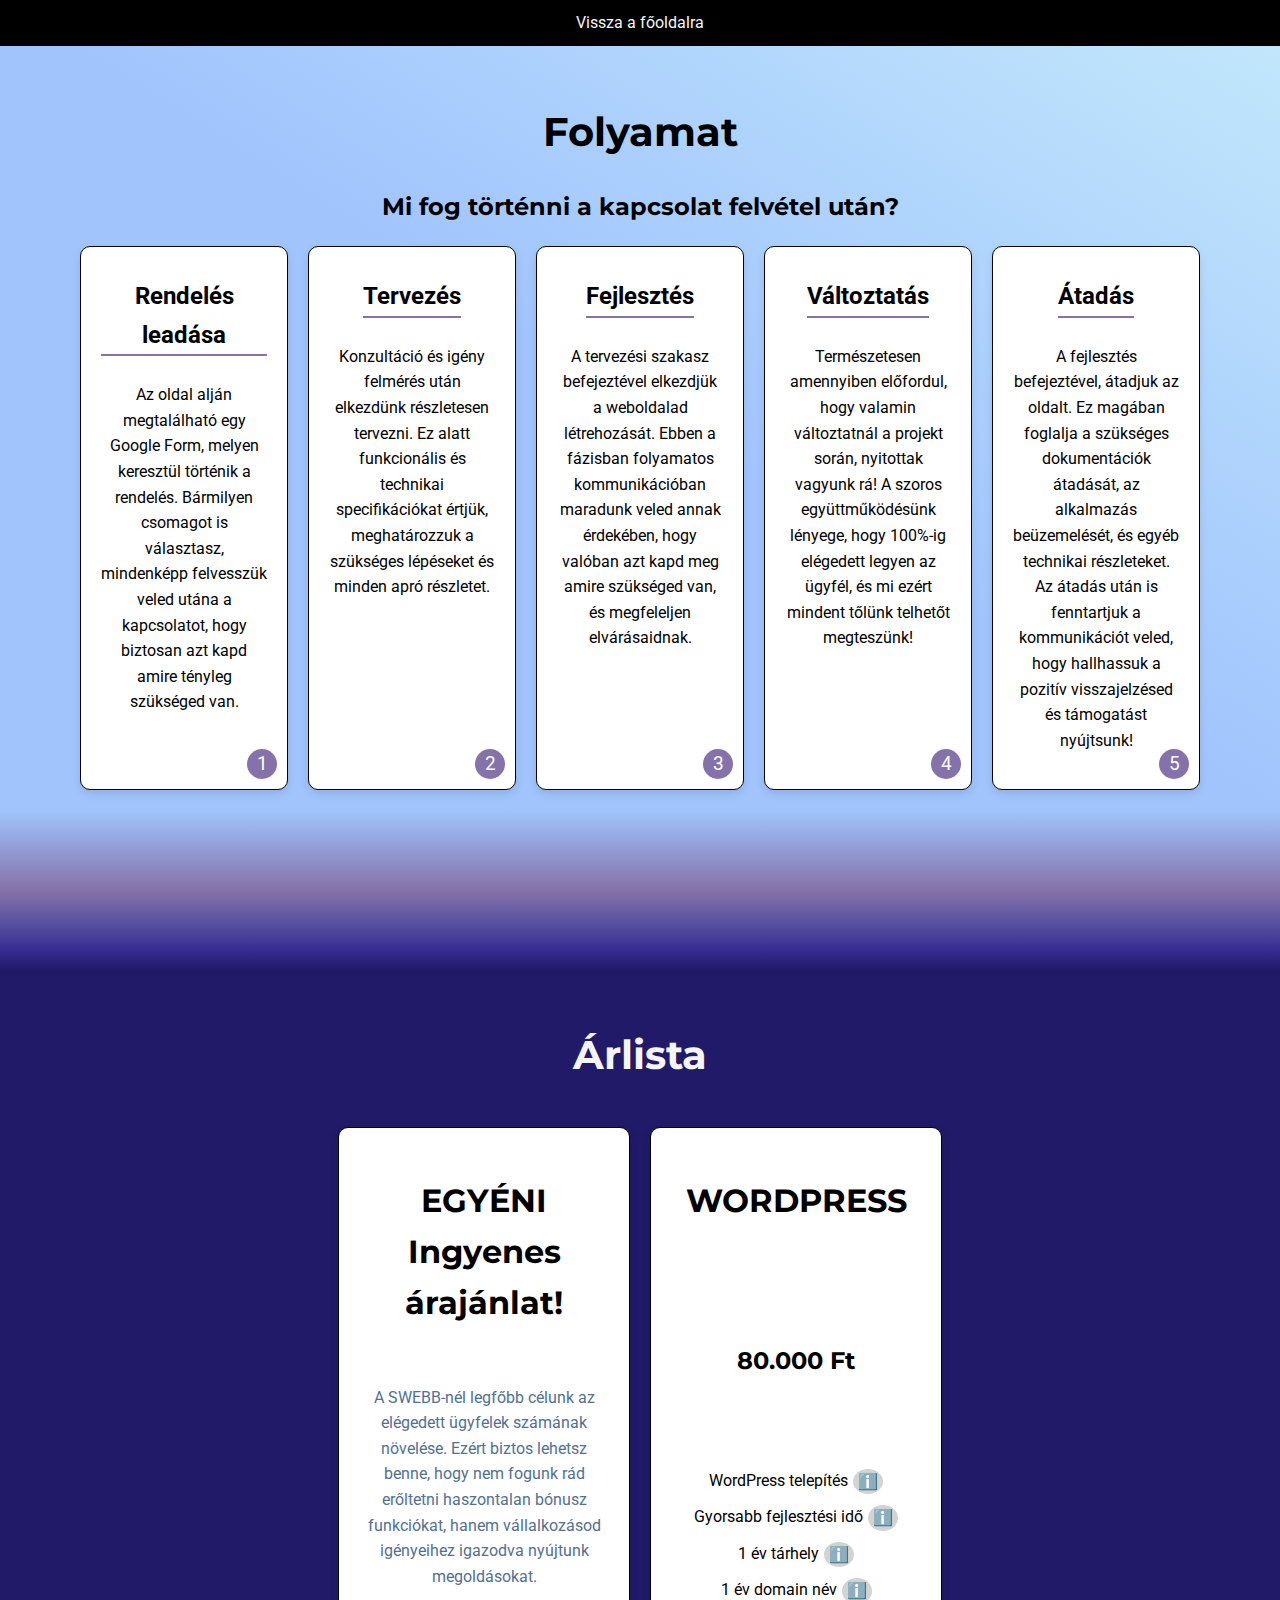
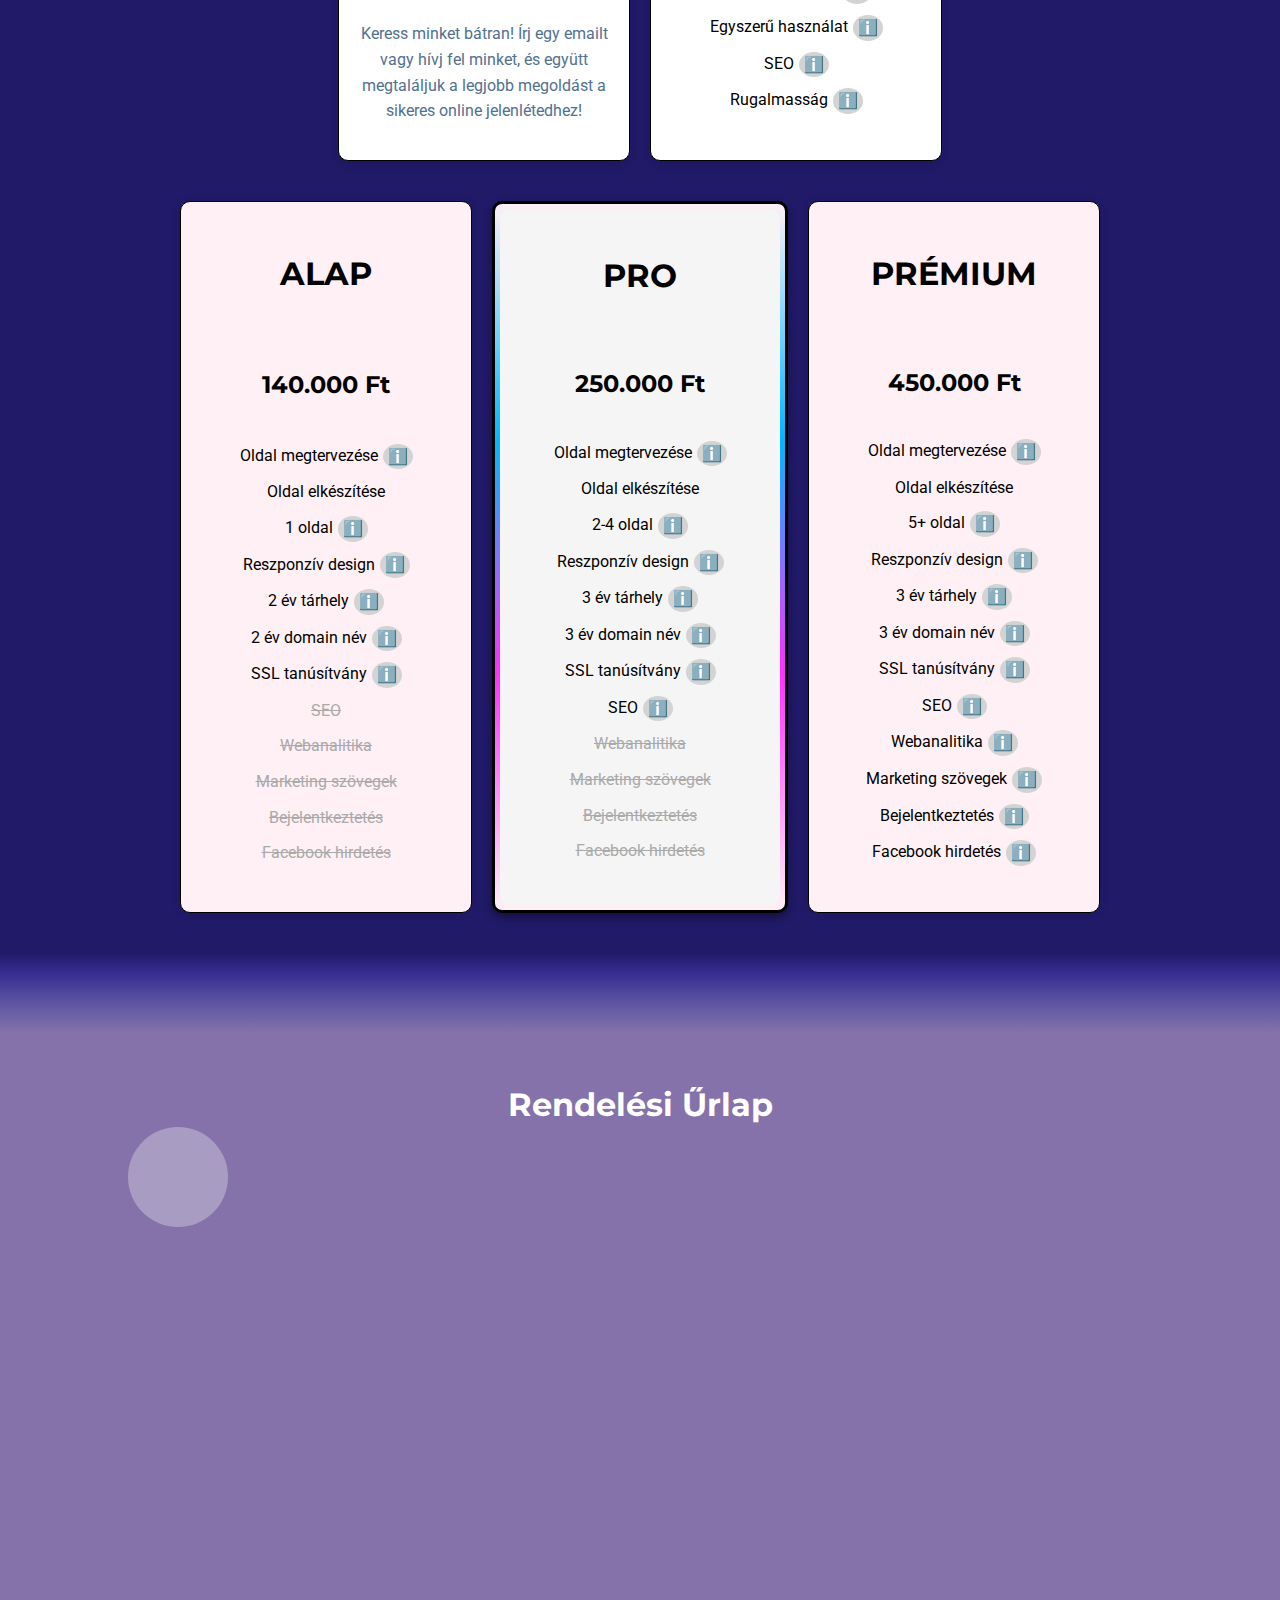
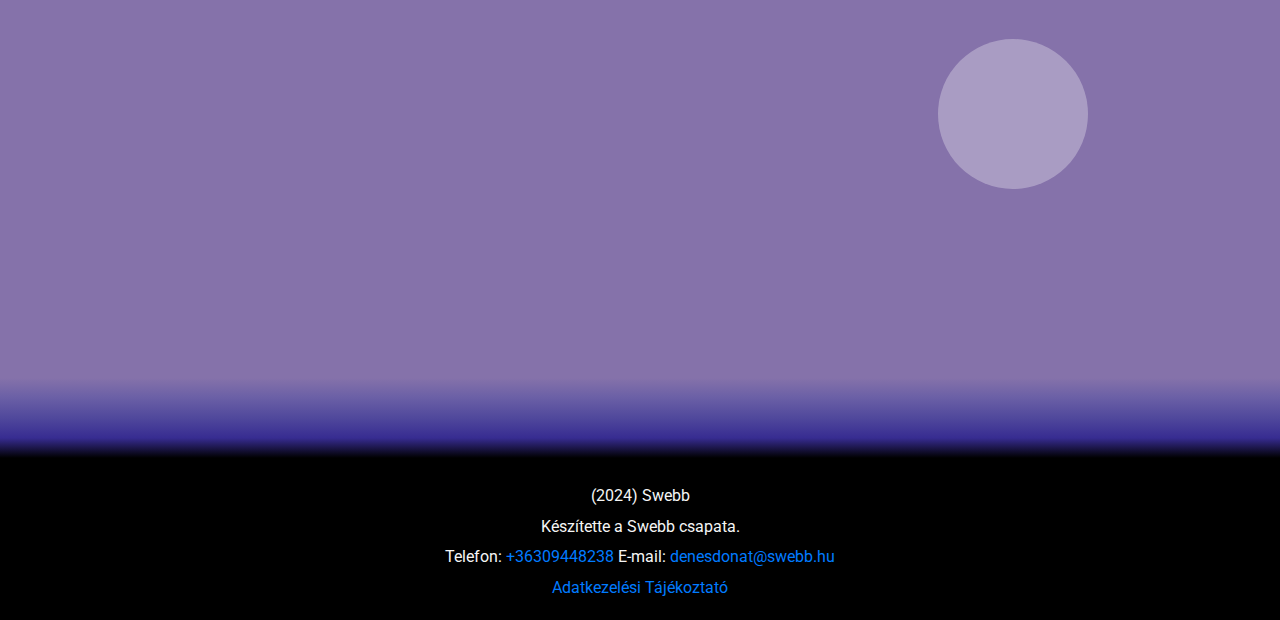
==== commit 9afcc924: "seo" ====
--- a/Swebb_oldal/rendeles/rendeles.html
+++ b/Swebb_oldal/rendeles/rendeles.html
@@ -3,6 +3,7 @@
 <head>
     <meta charset="UTF-8">
     <meta name="viewport" content="width=device-width, initial-scale=1.0">
+    <meta name="color-scheme" content="light">
     <meta name="description" content="Rendeld meg az igényeidre alakított weboldalad a Swebblapnál!">
     <meta name="keywords" content="webfejlesztés, web design, SEO, responsive design, Budapest, Hungary, Magyarország, magyar,  small business websites, kisvállalkozásoknak">
     <meta name="author" content="Swebblap">
@@ -155,7 +156,7 @@
         <p>(2024) Swebb</p>
         <p>Készítette a Swebb csapata.</p>
         <p>Telefon: <a href="tel:+36309448238">+36309448238</a>
-            E-mail: <a href="mailto:swebblap1@gmail.com">swebblap1@gmail.com</a>
+            E-mail: <a href="mailto:denesdonat@swebb.hu">denesdonat@swebb.hu</a>
         </p>
         <a href="SWEBB Adatkezelési és Cookie Tájékoztató.pdf" download="swebb_adatkezelesi_tajekoztato.pdf">Adatkezelési Tájékoztató</a>
     </footer>
